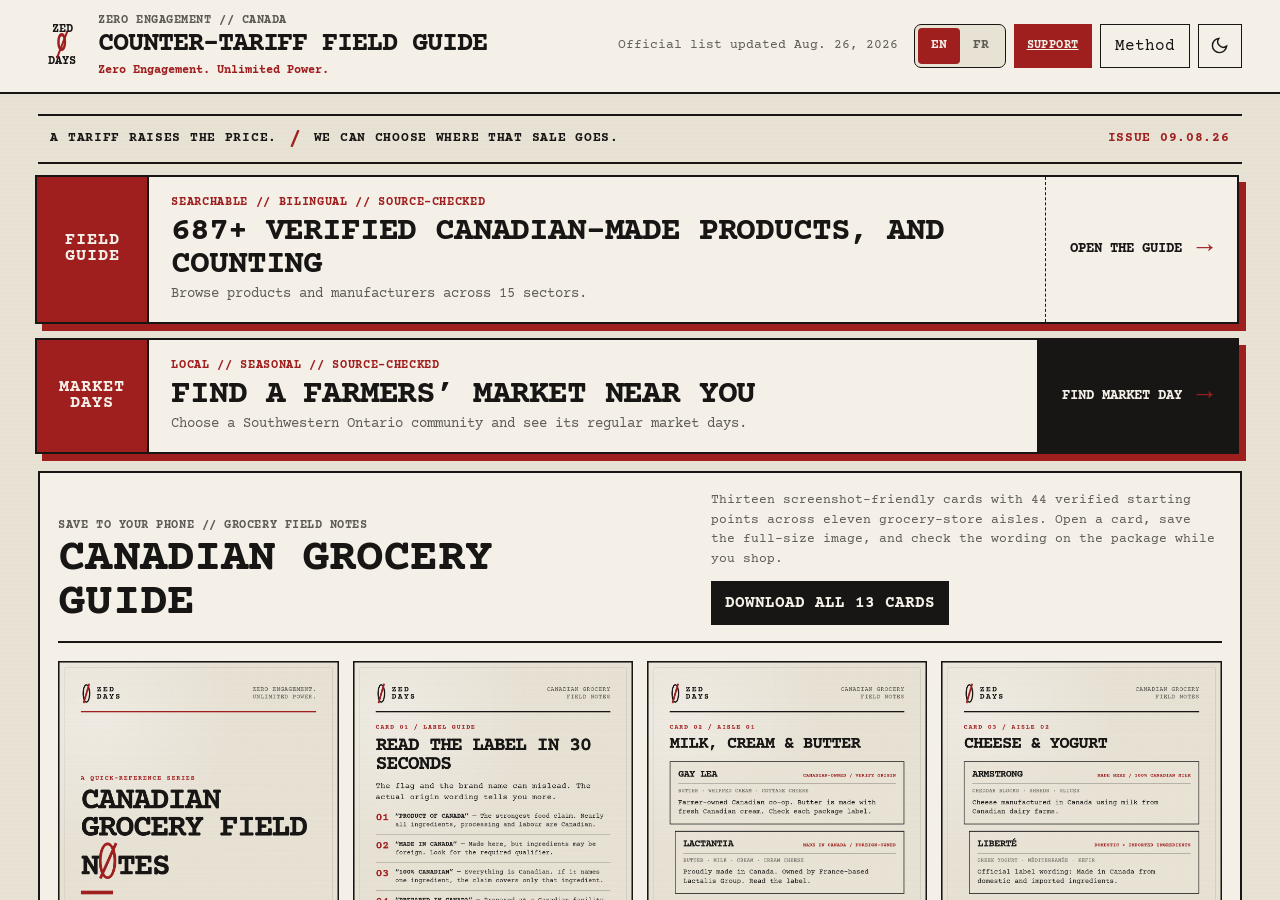
==== index.html @ a3c1d53e "Fix beige overlay bug on mobile Safari The fixed-height app-shell (100dvh + body overflow:hidden + i" ====
<!doctype html>
<html lang="en" data-language="en">
  <head>
    <meta charset="UTF-8" />
    <meta name="viewport" content="width=device-width, initial-scale=1.0" />
    <link rel="icon" type="image/png" href="./assets/zed-days-icon.png" />
    <title>ZED DAYS Counter-Tariff Field Guide | September 8, 2026</title>
    <meta
      name="description"
      content="Search Canadian counter-tariffs, compare affected U.S.-origin goods, and use the Canadian Grocery Guide while shopping."
    />
    <link rel="preconnect" href="https://fonts.googleapis.com" />
    <link rel="preconnect" href="https://fonts.gstatic.com" crossorigin />
    <link
      href="https://fonts.googleapis.com/css2?family=Courier+Prime:ital,wght@0,400;0,700;1,400;1,700&display=swap"
      rel="stylesheet"
    />
    <link rel="stylesheet" href="./styles.css?v=20260831-1" />
  </head>
  <body>
    <a class="skip-link" href="#main">Skip to results</a>
    <div class="app-shell">
      <header class="topbar">
        <div class="brand">
          <div class="zed-mark" aria-label="ZED zero DAYS">
            <span>ZED</span>
            <span class="zero">0<i></i></span>
            <span>DAYS</span>
          </div>
          <div>
            <span class="eyebrow">Zero engagement // Canada</span>
            <h1>Counter-tariff field guide</h1>
            <p class="tagline">Zero Engagement. Unlimited Power.</p>
          </div>
        </div>
        <div class="top-actions">
          <span class="as-of">Official list updated Aug. 26, 2026</span>
          <div class="guide-language-toggle" role="group" aria-label="Language / Langue">
            <button id="languageEnglish" type="button" aria-pressed="true">EN</button>
            <button id="languageFrench" type="button" aria-pressed="false">FR</button>
          </div>
          <a
            class="icon-button top-support-button"
            href="https://fnd.us/thezeddays/pay"
            target="_blank"
            rel="noreferrer"
          >Support</a>
          <button id="methodButton" class="icon-button text-button" type="button" data-testid="button-method">
            Method
          </button>
          <button id="themeButton" class="icon-button" type="button" aria-label="Switch colour theme" data-testid="button-theme">
            <svg viewBox="0 0 24 24" aria-hidden="true">
              <path d="M21 12.8A9 9 0 1 1 11.2 3 7 7 0 0 0 21 12.8Z" />
            </svg>
          </button>
        </div>
      </header>

      <main id="main" class="main">
        <section class="manifesto-strip" aria-label="Campaign statement">
          <span>A TARIFF RAISES THE PRICE.</span>
          <span class="slash">/</span>
          <span>WE CAN CHOOSE WHERE THAT SALE GOES.</span>
          <span class="issue">ISSUE 09.08.26</span>
        </section>

        <a class="field-guide-callout" href="./field-guide.html" aria-label="Open the searchable Canadian-made Field Guide">
          <span class="field-guide-callout-index">FIELD<br />GUIDE</span>
          <span class="field-guide-callout-copy">
            <small>SEARCHABLE // BILINGUAL // SOURCE-CHECKED</small>
            <strong>687+ VERIFIED CANADIAN-MADE PRODUCTS, AND COUNTING</strong>
            <span>Browse products and manufacturers across 15 sectors.</span>
          </span>
          <span class="field-guide-callout-action">OPEN THE GUIDE <b>→</b></span>
        </a>

        <a class="field-guide-callout market-finder-callout" href="./markets.html" aria-label="Find farmers’ markets across Southwestern Ontario">
          <span class="field-guide-callout-index">MARKET<br />DAYS</span>
          <span class="field-guide-callout-copy">
            <small>LOCAL // SEASONAL // SOURCE-CHECKED</small>
            <strong>FIND A FARMERS’ MARKET NEAR YOU</strong>
            <span>Choose a Southwestern Ontario community and see its regular market days.</span>
          </span>
          <span class="field-guide-callout-action">FIND MARKET DAY <b>→</b></span>
        </a>

        <section id="grocery-guide" class="grocery-guide-section" aria-labelledby="groceryGuideTitle">
          <div class="grocery-guide-heading">
            <div>
              <span class="eyebrow">Save to your phone // grocery field notes</span>
              <h2 id="groceryGuideTitle">Canadian Grocery Guide</h2>
            </div>
            <div class="grocery-guide-intro">
              <p>
                  Thirteen screenshot-friendly cards with 44 verified starting points across eleven grocery-store
                aisles. Open a card, save the full-size image, and check the wording on the package while you shop.
              </p>
              <a
                class="guide-download-all"
                href="./assets/grocery-guide/zed-days-canadian-grocery-guide.zip?v=20260829-2"
                download
                data-testid="link-download-grocery-guide"
              >Download all 13 cards</a>
              <span class="grocery-swipe-hint" aria-hidden="true">Swipe cards →</span>
            </div>
          </div>

          <div class="grocery-card-rail" aria-label="Canadian Grocery Guide cards">
            <figure class="grocery-card">
              <a href="./assets/grocery-guide/zed-days-grocery-00-cover.png" target="_blank" rel="noreferrer">
                <img src="./assets/grocery-guide/zed-days-grocery-00-cover.png?v=20260829-2" alt="Cover of the ZED DAYS Canadian Grocery Field Notes" loading="lazy" width="1080" height="1920" />
              </a>
              <figcaption><span>00</span><strong>Field guide cover</strong><a href="./assets/grocery-guide/zed-days-grocery-00-cover.png" download>Save PNG</a></figcaption>
            </figure>
            <figure class="grocery-card">
              <a href="./assets/grocery-guide/zed-days-grocery-01-label-guide.png" target="_blank" rel="noreferrer">
                <img src="./assets/grocery-guide/zed-days-grocery-01-label-guide.png?v=20260829-2" alt="How to read Canadian origin labels in 30 seconds" loading="lazy" width="1080" height="1920" />
              </a>
              <figcaption><span>01</span><strong>Read the label</strong><a href="./assets/grocery-guide/zed-days-grocery-01-label-guide.png" download>Save PNG</a></figcaption>
            </figure>
            <figure class="grocery-card">
              <a href="./assets/grocery-guide/zed-days-grocery-02-milk-cream-butter.png" target="_blank" rel="noreferrer">
                <img src="./assets/grocery-guide/zed-days-grocery-02-milk-cream-butter.png?v=20260829-2" alt="Canadian grocery starting points for milk, cream and butter" loading="lazy" width="1080" height="1920" />
              </a>
              <figcaption><span>02</span><strong>Milk, cream &amp; butter</strong><a href="./assets/grocery-guide/zed-days-grocery-02-milk-cream-butter.png" download>Save PNG</a></figcaption>
            </figure>
            <figure class="grocery-card">
              <a href="./assets/grocery-guide/zed-days-grocery-03-cheese-yogurt.png" target="_blank" rel="noreferrer">
                <img src="./assets/grocery-guide/zed-days-grocery-03-cheese-yogurt.png?v=20260829-2" alt="Canadian grocery starting points for cheese and yogurt" loading="lazy" width="1080" height="1920" />
              </a>
              <figcaption><span>03</span><strong>Cheese &amp; yogurt</strong><a href="./assets/grocery-guide/zed-days-grocery-03-cheese-yogurt.png" download>Save PNG</a></figcaption>
            </figure>
            <figure class="grocery-card">
              <a href="./assets/grocery-guide/zed-days-grocery-04-bread-cereal-grains.png" target="_blank" rel="noreferrer">
                <img src="./assets/grocery-guide/zed-days-grocery-04-bread-cereal-grains.png?v=20260829-2" alt="Canadian grocery starting points for bread, cereal and grains" loading="lazy" width="1080" height="1920" />
              </a>
              <figcaption><span>04</span><strong>Bread, cereal &amp; grains</strong><a href="./assets/grocery-guide/zed-days-grocery-04-bread-cereal-grains.png" download>Save PNG</a></figcaption>
            </figure>
            <figure class="grocery-card">
              <a href="./assets/grocery-guide/zed-days-grocery-05-eggs-breakfast.png" target="_blank" rel="noreferrer">
                <img src="./assets/grocery-guide/zed-days-grocery-05-eggs-breakfast.png?v=20260829-2" alt="Canadian grocery starting points for eggs and breakfast foods" loading="lazy" width="1080" height="1920" />
              </a>
              <figcaption><span>05</span><strong>Eggs &amp; breakfast</strong><a href="./assets/grocery-guide/zed-days-grocery-05-eggs-breakfast.png" download>Save PNG</a></figcaption>
            </figure>
            <figure class="grocery-card">
              <a href="./assets/grocery-guide/zed-days-grocery-06-meat-seafood.png" target="_blank" rel="noreferrer">
                <img src="./assets/grocery-guide/zed-days-grocery-06-meat-seafood.png?v=20260829-2" alt="Canadian grocery starting points for meat and seafood" loading="lazy" width="1080" height="1920" />
              </a>
              <figcaption><span>06</span><strong>Meat &amp; seafood</strong><a href="./assets/grocery-guide/zed-days-grocery-06-meat-seafood.png" download>Save PNG</a></figcaption>
            </figure>
            <figure class="grocery-card">
              <a href="./assets/grocery-guide/zed-days-grocery-07-frozen-canned.png" target="_blank" rel="noreferrer">
                <img src="./assets/grocery-guide/zed-days-grocery-07-frozen-canned.png?v=20260829-2" alt="Canadian grocery starting points for frozen and canned food" loading="lazy" width="1080" height="1920" />
              </a>
              <figcaption><span>07</span><strong>Frozen &amp; canned</strong><a href="./assets/grocery-guide/zed-days-grocery-07-frozen-canned.png" download>Save PNG</a></figcaption>
            </figure>
            <figure class="grocery-card">
              <a href="./assets/grocery-guide/zed-days-grocery-08-snacks-sweets.png" target="_blank" rel="noreferrer">
                <img src="./assets/grocery-guide/zed-days-grocery-08-snacks-sweets.png?v=20260829-2" alt="Canadian grocery starting points for snacks and sweets" loading="lazy" width="1080" height="1920" />
              </a>
              <figcaption><span>08</span><strong>Snacks &amp; sweets</strong><a href="./assets/grocery-guide/zed-days-grocery-08-snacks-sweets.png" download>Save PNG</a></figcaption>
            </figure>
            <figure class="grocery-card">
              <a href="./assets/grocery-guide/zed-days-grocery-09-beverages.png" target="_blank" rel="noreferrer">
                <img src="./assets/grocery-guide/zed-days-grocery-09-beverages.png?v=20260829-2" alt="Canadian grocery starting points for beverages" loading="lazy" width="1080" height="1920" />
              </a>
              <figcaption><span>09</span><strong>Beverages</strong><a href="./assets/grocery-guide/zed-days-grocery-09-beverages.png" download>Save PNG</a></figcaption>
            </figure>
            <figure class="grocery-card">
              <a href="./assets/grocery-guide/zed-days-grocery-10-paper-cleaning.png" target="_blank" rel="noreferrer">
                <img src="./assets/grocery-guide/zed-days-grocery-10-paper-cleaning.png?v=20260829-2" alt="Canadian grocery starting points for paper and cleaning products" loading="lazy" width="1080" height="1920" />
              </a>
              <figcaption><span>10</span><strong>Paper &amp; cleaning</strong><a href="./assets/grocery-guide/zed-days-grocery-10-paper-cleaning.png" download>Save PNG</a></figcaption>
            </figure>
              <figure class="grocery-card">
                <a href="./assets/grocery-guide/zed-days-grocery-11-personal-care.png" target="_blank" rel="noreferrer">
                  <img src="./assets/grocery-guide/zed-days-grocery-11-personal-care.png?v=20260829-2" alt="Canadian grocery starting points for personal care products" loading="lazy" width="1080" height="1920" />
                </a>
                <figcaption><span>11</span><strong>Personal care</strong><a href="./assets/grocery-guide/zed-days-grocery-11-personal-care.png" download>Save PNG</a></figcaption>
              </figure>
              <figure class="grocery-card">
                <a href="./assets/grocery-guide/zed-days-grocery-12-fresh-produce.png" target="_blank" rel="noreferrer">
                  <img src="./assets/grocery-guide/zed-days-grocery-12-fresh-produce.png?v=20260829-2" alt="Canadian grocery quick picks for fresh produce" loading="lazy" width="1080" height="1920" />
                </a>
                <figcaption><span>12</span><strong>Fresh produce</strong><a href="./assets/grocery-guide/zed-days-grocery-12-fresh-produce.png" download>Save PNG</a></figcaption>
              </figure>
          </div>

          <div class="grocery-guide-disclosure">
            <strong>Use these as starting points, not guarantees.</strong>
            Origin claims were checked through Aug. 29, 2026 using official company and Government of Canada pages.
            Products and sourcing change. Canadian-owned does not necessarily mean Canadian-made, and a Canadian
            address or maple leaf alone does not prove origin. Always confirm the wording on the specific package.
          </div>
        </section>

        <section class="impact-explainer" aria-labelledby="impactTitle">
          <div class="impact-intro">
            <span class="eyebrow">How personal avoidance adds pressure</span>
            <h2 id="impactTitle">A single choice may feel small. Together, our choices can shift demand.</h2>
            <p>
              ZED DAYS helps Canadians understand the tariffs and choose where their spending goes.
              When many people make similar choices, reduced demand can add economic pressure for a
              change in trade policy. That pressure may influence businesses and governments, but no
              individual purchase guarantees a policy result.
            </p>
          </div>

          <ol class="pressure-chain">
            <li>
              <span class="chain-number">01</span>
              <strong>Start with one everyday choice.</strong>
              <p>Choose something Canadian, look for another country of origin, buy used, repair, or simply wait.</p>
            </li>
            <li>
              <span class="chain-number">02</span>
              <strong>That choice changes what gets sold.</strong>
              <p>When the same products keep getting passed over, retailers and importers may begin ordering less of them.</p>
            </li>
            <li>
              <span class="chain-number">03</span>
              <strong>Small choices begin to add up.</strong>
              <p>Across many households, fewer purchases can become a noticeable shift in orders, inventory and sales.</p>
            </li>
            <li>
              <span class="chain-number">04</span>
              <strong>The pressure becomes visible.</strong>
              <p>If orders and sales fall, affected suppliers may choose to raise the issue with governments. A policy response is possible, not guaranteed.</p>
            </li>
          </ol>

          <div class="worked-example">
            <div class="example-label">
              <span>Illustrative example</span>
              <strong>One C$6 U.S.-origin milk product each week</strong>
            </div>
            <div class="example-math milk-example" aria-label="Illustrative annual demand shift when households replace one six-dollar U.S.-origin milk product each week">
              <div>
                <span>1 household</span>
                <strong>C$312</strong>
                <small>redirected per year</small>
              </div>
              <span class="math-arrow">→</span>
              <div>
                <span>10,000 households</span>
                <strong>C$3.12M</strong>
                <small>redirected per year</small>
              </div>
              <span class="math-arrow">→</span>
              <div>
                <span>100,000 households</span>
                <strong>C$31.2M</strong>
                <small>redirected per year</small>
              </div>
              <span class="math-arrow">→</span>
              <div class="critical-mass">
                <span>1 million households</span>
                <strong>C$312M</strong>
                <small>potential annual demand shift</small>
              </div>
            </div>
            <p class="example-note">
              Simple multiplication for illustration, not a forecast. It assumes each household redirects
              one C$6 U.S.-origin milk product purchase each week for 52 weeks. Totals show potential retail
              spending shifted, not tariff revenue or measured imports. Check the product’s country of origin,
              not only its brand.
            </p>
          </div>
        </section>

        <section class="status-strip" aria-label="Measure summary">
          <article class="kpi">
            <span class="kpi-label">Official tariff lines</span>
            <strong id="totalLines" data-testid="value-total-lines">648</strong>
            <span class="kpi-note">Current consolidated schedule</span>
          </article>
          <article class="kpi alert-kpi">
            <span class="kpi-label">At 50%</span>
            <strong id="fiftyLines" data-testid="value-fifty-lines">413</strong>
            <span class="kpi-note">Highest retaliatory rate</span>
          </article>
          <article class="kpi">
            <span class="kpi-label">Covered imports</span>
            <strong>C$27.6B</strong>
            <span class="kpi-note">Official aggregate, not line-level</span>
          </article>
          <article class="kpi">
            <span class="kpi-label">Effective</span>
            <strong>Sep. 8</strong>
            <span class="kpi-note">12:01 a.m. EDT, 2026</span>
          </article>
        </section>

        <section class="notice" aria-label="Coverage note">
          <strong>FIELD NOTE 01:</strong>
          The current official schedule contains <span id="noticeCount">648</span> tariff items, not 700+.
          This explorer follows the published table exactly and will not pad the list with expired measures.
        </section>


        <a class="field-guide-callout tariff-search-callout" href="./tariff-search.html" aria-label="Open the Official Tariff HS Search">
          <span class="field-guide-callout-index">HS<br />SEARCH</span>
          <span class="field-guide-callout-copy">
            <small>739 TARIFF LINES // FILTER BY RATE &amp; SECTOR // EXPORT CSV</small>
            <strong>OFFICIAL TARIFF HS SEARCH</strong>
            <span>Look up any HS code or product, compare sectors, and see the September 8 counter-tariff rate.</span>
          </span>
          <span class="field-guide-callout-action">OPEN THE SEARCH <b>→</b></span>
        </a>

        <section class="support-section" aria-labelledby="supportTitle">
          <div>
            <span class="eyebrow">Keep the resource independent</span>
            <h2 id="supportTitle">Support ZED DAYS</h2>
          </div>
          <div class="support-copy">
            <p>
              ZED DAYS is an independently run Canadian public resource, researched, designed and maintained
              without paid listings or corporate influence.
            </p>
            <p>
              Optional contributions help cover hosting, source verification, translation, regular updates,
              and the development of free printable and physical field resources. When funding permits,
              printed materials will be distributed to communities at no charge.
            </p>
            <p>
              Contributions never influence which products or companies appear in the guide. Digital
              resources will remain free for everyone.
            </p>
            <div class="support-action">
              <a
                class="fr-widget support-contribution-button"
                data-type="pay"
                href="https://fnd.us/thezeddays/pay"
                target="_blank"
                rel="noreferrer"
              >Contribute via FundRazr</a>
              <span>Secure contribution processing by FundRazr.</span>
            </div>
            <small>
              ZED DAYS is not currently a registered charity. Contributions are not eligible for charitable
              tax receipts.
            </small>
          </div>
        </section>

        <footer>
          <span>Source: Department of Finance Canada</span>
          <a href="mailto:thezeddays@gmail.com">Contact ZED DAYS</a>
          <a href="https://www.canada.ca/en/department-finance/programs/international-trade-finance-policy/canadas-response-us-tariffs/complete-list-us-products-subject-to-counter-tariffs.html" target="_blank" rel="noreferrer">Open official schedule</a>
        </footer>
      </main>
    </div>

    <dialog id="methodDialog" class="method-dialog">
      <form method="dialog">
        <button class="dialog-close" aria-label="Close method" value="cancel">×</button>
      </form>
      <span class="eyebrow">Method & limits</span>
      <h2>What this dashboard measures</h2>
      <ul>
        <li>Rows are parsed from the Government of Canada consolidated schedule updated August 26, 2026.</li>
        <li>Sector labels are analytical groupings based primarily on HS chapter, with product-term rules for appliances and farm equipment.</li>
        <li>The government reports C$27.6B in covered U.S. imports for the measure as a whole. It does not publish a value beside each tariff item in this schedule.</li>
        <li>“Trade impact” therefore remains “aggregate only” at item level. Sector bars compare tariff-line breadth, not dollars.</li>
        <li>The 739-line total is authoritative for the current September 8 table. Historical or expired countermeasures are excluded.</li>
        <li>The Top 10 is an editorial action list. It prioritizes consumer-facing products using rate, visibility, substitutability and covered-line breadth. It is not presented as a dollar ranking.</li>
      </ul>
      <a class="source-link" href="https://www.canada.ca/en/department-finance/news/2026/08/canada-announces-targeted-countermeasures-and-substantive-support-for-workers-and-businesses-in-response-to-us-tariffs.html" target="_blank" rel="noreferrer">Read the official announcement</a>
    </dialog>

    <script type="module" src="./app.js?v=20260830-2"></script>
    <script async src="https://static.fundrazr.com/widgets/loader.js"></script>
  </body>
</html>
---- styles.css ----
:root,
[data-theme="light"] {
  --bg: #e8e2d5;
  --surface: #f4f0e8;
  --surface-2: #d9d0c0;
  --ink: #171615;
  --muted: #5e5a55;
  --faint: #8e877e;
  --line: #171615;
  --accent: #9f1f1f;
  --accent-strong: #7f1717;
  --accent-soft: #ead1cd;
  --alert: #9f1f1f;
  --alert-soft: #ead1cd;
  --warning: #8b1116;
  --shadow: none;
}

[data-theme="dark"] {
  --bg: #181715;
  --surface: #211f1c;
  --surface-2: #302d29;
  --ink: #eee8dc;
  --muted: #b8b0a4;
  --faint: #847d73;
  --line: #eee8dc;
  --accent: #d6584f;
  --accent-strong: #eb746c;
  --accent-soft: #482325;
  --alert: #ff676b;
  --alert-soft: #482325;
  --warning: #ff676b;
  --shadow: none;
}

[hidden] {
  display: none !important;
}

*,
*::before,
*::after {
  box-sizing: border-box;
}

html,
body {
  height: 100%;
  margin: 0;
}

.brand-link,
.guide-home-link {
  color: inherit;
  text-decoration: none;
}

.field-guide-main {
  scroll-padding-top: 24px;
}

.market-finder-callout {
  border-color: var(--accent);
  box-shadow: 6px 6px 0 var(--ink);
}

.market-finder-callout .field-guide-callout-index {
  color: var(--surface);
  background: var(--accent);
}

.market-finder-callout .field-guide-callout-action {
  color: var(--surface);
  background: var(--ink);
}

.tariff-search-callout {
  border-color: var(--warning);
  box-shadow: 6px 6px 0 var(--ink);
}

.tariff-search-callout .field-guide-callout-index {
  color: var(--surface);
  background: var(--warning);
}

.tariff-search-callout .field-guide-callout-action {
  color: var(--surface);
  background: var(--ink);
}

.field-guide-hero {
  position: relative;
  display: grid;
  grid-template-columns: minmax(0, 1fr) auto;
  gap: 32px;
  max-width: 1500px;
  min-height: 310px;
  margin: 0 auto;
  padding: clamp(32px, 6vw, 84px) clamp(24px, 5vw, 72px) clamp(28px, 5vw, 64px) clamp(52px, 7vw, 104px);
  overflow: hidden;
  border: 2px solid var(--line);
  background: var(--surface);
}

.guide-spine {
  position: absolute;
  inset: 0 auto 0 0;
  display: flex;
  width: 34px;
  flex-direction: column;
  align-items: center;
  justify-content: space-around;
  border-right: 1px solid var(--line);
  background: var(--surface-2);
}

.guide-spine span {
  width: 12px;
  height: 12px;
  border: 1px solid var(--line);
  border-radius: 50%;
  background: var(--bg);
  box-shadow: inset 2px 2px 0 color-mix(in srgb, var(--ink) 15%, transparent);
}

.field-guide-hero-copy {
  align-self: center;
  max-width: 860px;
}

.field-guide-hero-copy h2 {
  max-width: 12ch;
  margin-top: 10px;
  font-size: clamp(40px, 7vw, 94px);
  line-height: 0.92;
  letter-spacing: -0.075em;
  text-transform: uppercase;
}

.field-guide-hero-copy p {
  max-width: 68ch;
  margin-top: 24px;
  color: var(--muted);
  font-size: clamp(16px, 1.5vw, 20px);
}

.guide-edition-stamp {
  display: grid;
  width: 188px;
  align-self: end;
  justify-items: center;
  padding: 16px 12px;
  border: 3px double var(--accent);
  color: var(--accent);
  transform: rotate(-1.5deg);
  text-align: center;
}

.guide-edition-stamp span {
  font-size: 12px;
  font-weight: 700;
  letter-spacing: 0.08em;
}

.guide-edition-stamp strong {
  font-size: 68px;
  line-height: 0.95;
}

.guide-edition-stamp small {
  margin-top: 7px;
  padding-top: 7px;
  border-top: 1px solid currentColor;
  font-size: 11px;
}

.guide-rule {
  display: grid;
  grid-template-columns: minmax(260px, 0.65fr) minmax(0, 1.35fr);
  gap: 32px;
  max-width: 1500px;
  margin: 14px auto 0;
  padding: 22px 26px;
  border: 1px solid var(--line);
  background: var(--ink);
  color: var(--bg);
}

.guide-rule .eyebrow {
  color: color-mix(in srgb, var(--bg) 65%, transparent);
}

.guide-rule p {
  max-width: 78ch;
  color: color-mix(in srgb, var(--bg) 82%, transparent);
}

.guide-stats {
  display: grid;
  grid-template-columns: repeat(4, 1fr);
  max-width: 1500px;
  margin: 14px auto 0;
  border: 1px solid var(--line);
  background: var(--surface);
}

.guide-stats article {
  min-width: 0;
  padding: 18px 20px;
}

.guide-stats article + article {
  border-left: 1px solid var(--line);
}

.guide-stats span {
  display: block;
  color: var(--muted);
  font-size: 12px;
  text-transform: uppercase;
}

.guide-stats strong {
  display: block;
  margin-top: 3px;
  overflow: hidden;
  font-size: clamp(22px, 3vw, 36px);
  line-height: 1.1;
  text-overflow: ellipsis;
}

.guide-workspace {
  max-width: 1500px;
  margin: 16px auto 0;
}

.guide-controls {
  padding: 20px;
  border: 1px solid var(--line);
  background: var(--surface);
}

.guide-control-heading,
.guide-filter-row,
.guide-results-head,
.guide-actions {
  display: flex;
  align-items: center;
}

.guide-control-heading {
  justify-content: space-between;
  gap: 20px;
}

.guide-search {
  margin-top: 16px;
}

.guide-filter-row {
  flex-wrap: wrap;
  gap: 14px;
  margin-top: 14px;
}

.guide-actions {
  gap: 8px;
  margin-left: auto;
}

.guide-actions .export-button {
  display: inline-grid;
  min-height: 44px;
  place-items: center;
  text-decoration: none;
}

.guide-sector-index {
  display: flex;
  gap: 8px;
  margin-top: 12px;
  padding: 10px 0;
  overflow-x: auto;
  scrollbar-width: thin;
}

.guide-sector-index button {
  display: inline-flex;
  min-height: 44px;
  flex: 0 0 auto;
  align-items: center;
  gap: 8px;
  padding: 8px 12px;
  border: 1px solid var(--line);
  background: var(--surface);
  white-space: nowrap;
}

.guide-sector-index button span {
  color: var(--muted);
  font-size: 12px;
}

.guide-sector-index button[aria-pressed="true"] {
  border-color: var(--accent);
  color: var(--surface);
  background: var(--accent);
}

.guide-sector-index button[aria-pressed="true"] span {
  color: inherit;
}

.guide-results-head {
  justify-content: space-between;
  gap: 20px;
  margin: 16px 0 10px;
  color: var(--muted);
  font-size: 13px;
}

.guide-results-head p {
  color: var(--ink);
  font-weight: 700;
}

.guide-results {
  display: grid;
  grid-template-columns: repeat(2, minmax(0, 1fr));
  gap: 12px;
}

.field-entry {
  position: relative;
  display: flex;
  min-width: 0;
  flex-direction: column;
  padding: 18px;
  border: 1px solid var(--line);
  background:
    linear-gradient(90deg, transparent 0 31px, color-mix(in srgb, var(--accent) 16%, transparent) 31px 32px, transparent 32px),
    var(--surface);
  content-visibility: auto;
  contain-intrinsic-size: auto 520px;
}

.field-entry-register,
.field-entry-heading,
.field-entry-evidence {
  padding-left: 27px;
}

.field-entry-register {
  display: flex;
  justify-content: space-between;
  gap: 12px;
  color: var(--muted);
  font-size: 11px;
  font-weight: 700;
  letter-spacing: 0.04em;
}

.field-entry-heading {
  margin-top: 13px;
}

.field-entry-sector {
  color: var(--accent);
  font-size: 12px;
  font-weight: 700;
  text-transform: uppercase;
}

.field-entry-heading h3 {
  margin-top: 4px;
  font-size: clamp(21px, 2.2vw, 29px);
  line-height: 1.05;
  text-transform: uppercase;
}

.field-entry-heading p {
  margin-top: 5px;
  font-weight: 700;
}

.field-entry-facts {
  display: grid;
  grid-template-columns: repeat(2, minmax(0, 1fr));
  gap: 0;
  margin: 16px 0 0 27px;
  border: 1px solid color-mix(in srgb, var(--line) 45%, transparent);
}

.field-entry-facts div {
  min-width: 0;
  padding: 10px;
}

.field-entry-facts div:nth-child(even) {
  border-left: 1px solid color-mix(in srgb, var(--line) 45%, transparent);
}

.field-entry-facts div:nth-child(n + 3) {
  border-top: 1px solid color-mix(in srgb, var(--line) 45%, transparent);
}

.field-entry-facts div:last-child {
  grid-column: 1 / -1;
}

.field-entry-facts dt {
  color: var(--muted);
  font-size: 11px;
  font-weight: 700;
  text-transform: uppercase;
}

.field-entry-facts dd {
  margin: 3px 0 0;
  overflow-wrap: anywhere;
  font-size: 14px;
}

.field-entry-evidence {
  margin-top: 15px;
}

.field-entry-evidence p {
  color: var(--muted);
  font-size: 13px;
  font-style: italic;
}

.field-entry-evidence a {
  display: inline-block;
  min-height: 44px;
  margin-top: 8px;
  padding: 11px 0;
  color: var(--accent);
  font-size: 13px;
  font-weight: 700;
}

.field-entry-notes {
  margin: auto 0 0 27px;
  padding-top: 10px;
  border-top: 1px dashed color-mix(in srgb, var(--line) 45%, transparent);
  font-size: 13px;
}

.field-entry-notes summary {
  min-height: 44px;
  padding: 11px 0;
  cursor: pointer;
  font-weight: 700;
}

.field-entry-notes p {
  margin-bottom: 8px;
  color: var(--muted);
}

.guide-load-row {
  display: flex;
  justify-content: center;
  margin-top: 18px;
}

.guide-load-more {
  min-height: 48px;
  padding: 0 24px;
  border: 2px solid var(--line);
  color: var(--surface);
  background: var(--ink);
  font-weight: 700;
  text-transform: uppercase;
}

.guide-empty {
  border: 1px solid var(--line);
  background: var(--surface);
}

.guide-disclosure {
  max-width: 1500px;
  margin: 16px auto 0;
  padding: 18px 20px;
  border: 1px dashed var(--line);
  color: var(--muted);
  font-size: 13px;
}

.guide-disclosure strong {
  color: var(--ink);
}

.support-section {
  display: grid;
  grid-template-columns: minmax(230px, 0.62fr) minmax(0, 1.38fr);
  gap: clamp(24px, 5vw, 72px);
  max-width: 1500px;
  margin: 16px auto 0;
  padding: clamp(24px, 4vw, 52px);
  border: 2px solid var(--line);
  background: var(--surface);
}

.support-section h2 {
  max-width: 12ch;
  margin-top: 6px;
  color: var(--accent);
  font-size: clamp(28px, 4vw, 52px);
  line-height: 0.98;
  text-transform: uppercase;
}

.support-copy {
  display: grid;
  gap: 14px;
}

.support-copy p {
  max-width: 76ch;
}

.support-action {
  display: flex;
  flex-wrap: wrap;
  align-items: center;
  gap: 10px 16px;
}

.support-contribution-button {
  display: inline-flex;
  min-height: 46px;
  align-items: center;
  justify-content: center;
  padding: 11px 18px;
  border: 2px solid var(--ink);
  color: var(--surface);
  background: var(--accent);
  box-shadow: 4px 4px 0 var(--ink);
  font-size: 13px;
  font-weight: 700;
  letter-spacing: 0.04em;
  text-transform: uppercase;
  transition: transform 120ms ease, box-shadow 120ms ease;
}

.support-contribution-button:hover,
.support-contribution-button:focus-visible {
  transform: translate(2px, 2px);
  box-shadow: 2px 2px 0 var(--ink);
}

.support-action > span {
  color: var(--muted);
  font-size: 12px;
}

.support-copy small {
  display: block;
  max-width: 76ch;
  padding-top: 12px;
  border-top: 1px dashed var(--line);
  color: var(--muted);
  font-size: 12px;
}

.market-hero {
  background:
    linear-gradient(90deg, transparent 0 49%, color-mix(in srgb, var(--accent) 7%, transparent) 49% 50%, transparent 50%),
    var(--surface);
}

.market-spine span:nth-child(odd) {
  border-radius: 1px;
  transform: rotate(45deg);
}

.market-edition-stamp strong {
  font-size: clamp(42px, 5vw, 68px);
}

.market-rule {
  background: var(--accent);
}

.market-rule .eyebrow,
.market-rule p {
  color: color-mix(in srgb, var(--surface) 82%, transparent);
}

.market-stats strong {
  font-size: clamp(20px, 2.8vw, 34px);
}

.market-filter-row .market-weekend-button {
  min-height: 44px;
}

.market-results {
  display: grid;
  grid-template-columns: repeat(3, minmax(0, 1fr));
  gap: 12px;
}

.market-entry {
  display: flex;
  min-width: 0;
  flex-direction: column;
  border: 1px solid var(--line);
  background: var(--surface);
}

.market-entry-topline {
  display: flex;
  min-height: 38px;
  align-items: center;
  justify-content: space-between;
  gap: 12px;
  padding: 7px 12px;
  border-bottom: 1px solid var(--line);
  color: var(--surface);
  background: var(--ink);
  font-size: 11px;
  font-weight: 700;
  letter-spacing: 0.05em;
  text-transform: uppercase;
}

.market-entry-topline .market-confirm {
  color: #ffaaa5;
}

.market-entry-heading {
  padding: 16px 16px 12px;
}

.market-entry-heading h3 {
  font-size: clamp(20px, 2vw, 28px);
  line-height: 1.05;
  text-transform: uppercase;
}

.market-entry-heading p {
  margin-top: 5px;
  color: var(--muted);
  font-size: 13px;
}

.market-day-ticket {
  display: grid;
  gap: 2px;
  margin: 0 16px;
  padding: 13px 14px;
  border: 2px solid var(--accent);
  color: var(--accent);
  background: var(--accent-soft);
}

.market-day-ticket span,
.market-day-ticket small {
  font-size: 11px;
  font-weight: 700;
  text-transform: uppercase;
}

.market-day-ticket strong {
  color: var(--ink);
  font-size: clamp(18px, 2vw, 24px);
  line-height: 1.15;
}

.market-day-ticket small {
  color: var(--muted);
}

.market-entry-facts {
  display: grid;
  grid-template-columns: repeat(2, minmax(0, 1fr));
  margin: 14px 16px 0;
  border: 1px solid color-mix(in srgb, var(--line) 45%, transparent);
}

.market-entry-facts div {
  min-width: 0;
  padding: 10px;
}

.market-entry-facts div:nth-child(even) {
  border-left: 1px solid color-mix(in srgb, var(--line) 45%, transparent);
}

.market-entry-facts div:nth-child(n + 3) {
  border-top: 1px solid color-mix(in srgb, var(--line) 45%, transparent);
}

.market-entry-facts dt {
  color: var(--muted);
  font-size: 11px;
  font-weight: 700;
  text-transform: uppercase;
}

.market-entry-facts dd {
  margin: 3px 0 0;
  overflow-wrap: anywhere;
  font-size: 13px;
}

.market-entry-note {
  margin: 12px 16px 0;
  color: var(--muted);
  font-size: 13px;
}

.market-entry-actions {
  display: flex;
  flex-wrap: wrap;
  gap: 8px 18px;
  margin: auto 16px 0;
  padding-top: 14px;
}

.market-entry-actions a {
  min-height: 44px;
  padding: 10px 0;
  color: var(--accent);
  font-size: 13px;
  font-weight: 700;
}

.market-last-checked {
  margin: 0 16px 14px;
  padding-top: 8px;
  border-top: 1px dashed color-mix(in srgb, var(--line) 45%, transparent);
  color: var(--muted);
  font-size: 11px;
}

.market-submit-section {
  display: grid;
  grid-template-columns: minmax(260px, 0.78fr) minmax(0, 1.22fr);
  gap: clamp(24px, 5vw, 70px);
  max-width: 1500px;
  margin: 16px auto 0;
  padding: clamp(24px, 4vw, 52px);
  border: 2px solid var(--line);
  background: var(--surface);
}

.market-submit-policy h2 {
  max-width: 10ch;
  margin-top: 7px;
  color: var(--accent);
  font-size: clamp(36px, 5vw, 64px);
  line-height: 0.94;
  text-transform: uppercase;
}

.market-submit-lede {
  max-width: 58ch;
  margin-top: 20px;
  color: var(--muted);
  font-size: 15px;
  line-height: 1.55;
}

.market-inclusion-box {
  margin-top: 24px;
  padding: 18px;
  border: 1px solid var(--line);
  background: color-mix(in srgb, var(--accent) 5%, var(--surface));
}

.market-inclusion-box h3 {
  font-size: 15px;
  text-transform: uppercase;
}

.market-inclusion-box ol {
  display: grid;
  gap: 10px;
  margin: 14px 0 0;
  padding-left: 28px;
  color: var(--muted);
  font-size: 13px;
  line-height: 1.45;
}

.market-inclusion-box li::marker {
  color: var(--accent);
  font-weight: 700;
}

.market-submit-privacy {
  margin-top: 18px;
  padding-top: 14px;
  border-top: 1px dashed var(--line);
  color: var(--muted);
  font-size: 12px;
  line-height: 1.5;
}

.market-submit-privacy strong {
  color: var(--ink);
}

.market-submission-form {
  align-self: start;
  border: 1px solid var(--line);
}

.market-form-heading {
  display: flex;
  align-items: center;
  justify-content: space-between;
  gap: 16px;
  padding: 11px 14px;
  color: var(--surface);
  background: var(--ink);
  font-size: 11px;
  letter-spacing: 0.05em;
  text-transform: uppercase;
}

.market-form-heading strong {
  color: color-mix(in srgb, var(--surface) 72%, transparent);
  font-weight: 400;
}

.market-form-grid {
  display: grid;
  grid-template-columns: repeat(2, minmax(0, 1fr));
  gap: 14px;
  padding: 18px;
}

.market-form-field {
  display: grid;
  align-content: start;
  gap: 7px;
  min-width: 0;
}

.market-form-field > span {
  font-size: 12px;
  font-weight: 700;
  text-transform: uppercase;
}

.market-form-field input,
.market-form-field textarea,
.market-form-field select {
  width: 100%;
  min-width: 0;
  border: 1px solid var(--line);
  border-radius: 0;
  color: var(--ink);
  background: var(--surface);
  font: inherit;
  font-size: 14px;
}

.market-form-field input {
  min-height: 44px;
  padding: 10px 11px;
}

.market-form-field select {
  min-height: 44px;
  padding: 10px 36px 10px 11px;
}

.market-form-field textarea {
  resize: vertical;
  padding: 11px;
  line-height: 1.45;
}

.market-form-field input:focus,
.market-form-field textarea:focus,
.market-form-field select:focus {
  outline: 3px solid color-mix(in srgb, var(--accent) 24%, transparent);
  border-color: var(--accent);
}

.market-form-field input:user-invalid,
.market-form-field textarea:user-invalid {
  border-color: var(--accent);
}

.market-form-field small {
  color: var(--muted);
  font-size: 11px;
  line-height: 1.4;
}

.market-form-wide {
  grid-column: 1 / -1;
}

.market-form-consent {
  display: grid;
  grid-template-columns: 18px 1fr;
  gap: 10px;
  margin: 0 18px;
  padding: 14px 0;
  border-top: 1px dashed var(--line);
  color: var(--muted);
  font-size: 12px;
  line-height: 1.45;
}

.market-form-consent input {
  width: 18px;
  height: 18px;
  margin: 0;
  accent-color: var(--accent);
}

.market-form-actions {
  display: flex;
  flex-wrap: wrap;
  gap: 10px;
  padding: 0 18px 18px;
}

.market-submit-button {
  border: 2px solid var(--ink);
  box-shadow: 4px 4px 0 var(--ink);
}

.market-submission-status {
  min-height: 0;
  margin: 0 18px;
  font-size: 12px;
  line-height: 1.4;
}

.market-submission-status:not(:empty) {
  margin-bottom: 18px;
  padding: 10px 12px;
  border-left: 4px solid var(--accent);
  background: var(--accent-soft);
}

.market-submission-status[data-state="success"] {
  border-left-color: #287a45;
}

@media (max-width: 1050px) {
  .market-results {
    grid-template-columns: repeat(2, minmax(0, 1fr));
  }

  .market-submit-section {
    grid-template-columns: 1fr;
  }
}

@media (max-width: 800px) {
  .field-guide-hero {
    grid-template-columns: 1fr;
    gap: 28px;
    padding-left: 54px;
  }

  .guide-edition-stamp {
    width: 160px;
    justify-self: end;
  }

  .guide-rule {
    grid-template-columns: 1fr;
    gap: 12px;
  }

  .support-section {
    grid-template-columns: 1fr;
    gap: 18px;
  }

  .guide-stats {
    grid-template-columns: repeat(2, 1fr);
  }

  .guide-stats article:nth-child(3) {
    border-top: 1px solid var(--line);
    border-left: 0;
  }

  .guide-stats article:nth-child(4) {
    border-top: 1px solid var(--line);
  }

  .guide-results {
    grid-template-columns: 1fr;
  }

  .market-results {
    grid-template-columns: 1fr;
  }

  .guide-actions {
    width: 100%;
    margin-left: 0;
  }

  .guide-actions > * {
    flex: 1 1 0;
  }
}

@media (max-width: 560px) {
  .field-guide-topbar .brand h1 {
    font-size: 16px;
  }

  .field-guide-topbar .tagline,
  .field-guide-topbar .eyebrow {
    display: none;
  }

  .field-guide-hero-copy h2 {
    font-size: clamp(42px, 14vw, 64px);
  }

  .guide-control-heading {
    align-items: flex-start;
  }

  .guide-filter-row .select-field {
    width: 100%;
    justify-content: space-between;
  }

  .guide-filter-row .select-field select {
    flex: 1;
    max-width: 66%;
  }

  .field-entry-facts {
    grid-template-columns: 1fr;
  }

  .field-entry-facts div:nth-child(even) {
    border-left: 0;
  }

  .field-entry-facts div:nth-child(n + 2) {
    border-top: 1px solid color-mix(in srgb, var(--line) 45%, transparent);
  }

  .field-entry-facts div:last-child {
    grid-column: auto;
  }

  .market-entry-facts {
    grid-template-columns: 1fr;
  }

  .market-form-grid {
    grid-template-columns: 1fr;
  }

  .market-form-wide {
    grid-column: auto;
  }

  .market-form-heading {
    align-items: flex-start;
    flex-direction: column;
    gap: 4px;
  }

  .market-entry-facts div:nth-child(even) {
    border-left: 0;
  }

  .market-entry-facts div:nth-child(n + 2) {
    border-top: 1px solid color-mix(in srgb, var(--line) 45%, transparent);
  }
}

@media print {
  .field-guide-page {
    overflow: visible;
    color: #171615;
    background: #e8e2d5;
  }

  .field-guide-page .app-shell {
    display: block;
    height: auto;
  }

  .field-guide-page .main {
    overflow: visible;
    padding: 0;
  }

  .field-guide-topbar,
  .guide-controls,
  .guide-sector-index,
  .guide-results-head,
  .guide-load-row,
  .guide-disclosure,
  .support-section,
  .field-guide-page footer {
    display: none !important;
  }

  .field-guide-hero,
  .guide-rule,
  .guide-stats {
    break-after: page;
  }

  .guide-results {
    display: block;
  }

  .field-entry {
    min-height: 46vh;
    margin-bottom: 12mm;
    break-inside: avoid;
    color: #171615;
    background: #f4f0e8;
  }

  .field-entry-evidence a {
    color: #9f1f1f;
  }
}

html {
  -webkit-text-size-adjust: none;
  text-size-adjust: none;
}

body {
  overflow: hidden;
  color: var(--ink);
  background: var(--bg);
  background-image: repeating-linear-gradient(
    0deg,
    transparent 0,
    transparent 3px,
    color-mix(in srgb, var(--ink) 2%, transparent) 4px
  );
  font-family: "Courier Prime", "Courier New", monospace;
  font-size: 16px;
  line-height: 1.5;
}

button,
input,
select {
  color: inherit;
  font: inherit;
}

button,
select {
  cursor: pointer;
}

button:focus-visible,
input:focus-visible,
select:focus-visible,
a:focus-visible {
  outline: 2px solid var(--accent);
  outline-offset: 3px;
}

.sr-only {
  position: absolute;
  width: 1px;
  height: 1px;
  padding: 0;
  margin: -1px;
  overflow: hidden;
  clip: rect(0, 0, 0, 0);
  white-space: nowrap;
  border: 0;
}

.skip-link {
  position: fixed;
  top: 8px;
  left: 8px;
  z-index: 100;
  transform: translateY(-150%);
  padding: 10px 14px;
  color: var(--surface);
  background: var(--ink);
}

.skip-link:focus {
  transform: translateY(0);
}

.app-shell {
  display: grid;
  grid-template-rows: auto 1fr;
  height: 100dvh;
}

.topbar {
  display: flex;
  align-items: center;
  justify-content: space-between;
  min-height: 76px;
  padding: 12px clamp(16px, 3vw, 40px);
  border-bottom: 2px solid var(--line);
  background: var(--surface);
}

.brand,
.top-actions,
.filter-row,
.table-toolbar,
.pagination,
.comparison-head {
  display: flex;
  align-items: center;
}

.brand {
  gap: 12px;
}

.zed-mark {
  display: grid;
  width: 48px;
  flex: 0 0 48px;
  color: var(--ink);
  font-size: 12px;
  font-weight: 700;
  line-height: 0.78;
  text-align: center;
}

.zed-mark .zero {
  position: relative;
  display: inline-block;
  width: 100%;
  color: var(--accent);
  font-size: 31px;
  line-height: 0.74;
  transform: scaleX(0.62);
}

.zed-mark .zero i {
  position: absolute;
  top: 48%;
  left: 50%;
  width: 32px;
  height: 3px;
  background: currentColor;
  transform: translate(-50%, -50%) rotate(-58deg);
}

h1,
h2,
h3,
p {
  margin: 0;
}

h1 {
  font-size: clamp(20px, 2.1vw, 28px);
  line-height: 1.1;
  letter-spacing: -0.04em;
  text-transform: uppercase;
}

h2 {
  font-size: clamp(18px, 1.8vw, 23px);
  letter-spacing: -0.02em;
}

h3 {
  font-size: 17px;
}

.eyebrow,
.kpi-label,
.select-field > span,
fieldset legend {
  display: block;
  color: var(--muted);
  font-family: "Courier Prime", monospace;
  font-size: 12px;
  font-weight: 600;
  letter-spacing: 0.045em;
  text-transform: uppercase;
}

.top-actions {
  gap: 8px;
}

.guide-language-toggle {
  display: inline-grid;
  grid-template-columns: repeat(2, minmax(42px, 1fr));
  min-height: 44px;
  padding: 3px;
  border: 1px solid var(--line);
  border-radius: 7px;
  background: var(--bg);
}

.guide-language-toggle button {
  min-width: 42px;
  border: 0;
  border-radius: 4px;
  color: var(--muted);
  background: transparent;
  font-family: "Courier Prime", monospace;
  font-size: 13px;
  font-weight: 700;
}

.guide-language-toggle button[aria-pressed="true"] {
  color: var(--surface);
  background: var(--accent);
}

.tagline {
  margin-top: 2px;
  color: var(--accent);
  font-size: 12px;
  font-weight: 700;
}

.as-of {
  margin-right: 8px;
  color: var(--muted);
  font-size: 13px;
}

.icon-button,
.quiet-button,
.page-button,
.export-button,
.flag-button,
.tab {
  min-height: 44px;
  border: 1px solid var(--line);
  border-radius: 7px;
  background: var(--surface);
  transition: background 160ms ease, border-color 160ms ease, color 160ms ease;
}

.icon-button {
  display: grid;
  width: 44px;
  place-items: center;
}

.icon-button svg,
.export-button svg,
.search-field svg,
.empty-state svg {
  width: 19px;
  fill: none;
  stroke: currentColor;
  stroke-width: 1.8;
}

.text-button {
  width: auto;
  padding: 0 14px;
}

.top-support-button {
  width: auto;
  padding: 0 12px;
  border-color: var(--accent);
  color: var(--surface);
  background: var(--accent);
  font-size: 12px;
  font-weight: 700;
  letter-spacing: 0.035em;
  text-transform: uppercase;
}

.top-support-button:hover,
.top-support-button:focus-visible {
  border-color: var(--ink);
  color: var(--surface);
  background: var(--ink);
}

.form-jump-link {
  display: inline-flex;
  align-items: center;
  justify-content: center;
  padding: 0 14px;
  font-size: 12px;
  font-weight: 700;
  text-transform: uppercase;
}

.icon-button:hover,
.quiet-button:hover,
.page-button:hover:not(:disabled),
.export-button:hover,
.tab:hover {
  border-color: var(--accent);
  background: var(--accent-soft);
}

.main {
  overflow-y: auto;
  overscroll-behavior: contain;
  padding: 20px clamp(16px, 3vw, 40px) 28px;
}

/* iOS Safari renders 100dvh unreliably while the address bar shows/hides
   during scroll, which can make the fixed app-shell + inner scroll pane
   miscalculate height and paint its background over page content. Below
   the tablet breakpoint, drop the locked-viewport shell entirely and let
   the page scroll naturally instead of relying on an inner scroll pane.
   min-width: 0 stops fixed-width descendants (e.g. the horizontal
   grocery-card swipe rail) from stretching these grid/flex ancestors
   wider than the viewport now that outer clipping no longer masks it. */
@media (max-width: 800px) {
  body {
    overflow: visible;
    overflow-x: hidden;
  }

  .app-shell {
    height: auto;
    min-height: 100dvh;
    min-width: 0;
    overflow-x: hidden;
  }

  .main {
    overflow-y: visible;
    overscroll-behavior: auto;
    min-width: 0;
    overflow-x: hidden;
  }

  .topbar {
    min-width: 0;
  }
}

.status-strip {
  display: grid;
  grid-template-columns: repeat(4, minmax(0, 1fr));
  max-width: 1500px;
  margin: 0 auto;
  border: 1px solid var(--line);
  border-radius: 10px;
  background: var(--surface);
  box-shadow: var(--shadow);
}

.kpi {
  min-width: 0;
  padding: 17px 20px;
}

.kpi + .kpi {
  border-left: 1px solid var(--line);
}

.kpi strong {
  display: block;
  margin-top: 2px;
  font-family: "Courier Prime", monospace;
  font-size: clamp(24px, 3vw, 34px);
  line-height: 1.2;
  font-variant-numeric: tabular-nums;
}

.alert-kpi strong {
  color: var(--alert);
}

.kpi-note {
  display: block;
  margin-top: 2px;
  overflow: hidden;
  color: var(--muted);
  font-size: 13px;
  text-overflow: ellipsis;
  white-space: nowrap;
}

.notice {
  max-width: 1500px;
  margin: 12px auto 0;
  padding: 10px 14px;
  border: 1px solid color-mix(in srgb, var(--warning) 35%, var(--line));
  border-radius: 7px;
  color: var(--muted);
  background: color-mix(in srgb, var(--warning) 8%, var(--surface));
  font-size: 14px;
}

.notice strong {
  color: var(--ink);
}

.workspace {
  max-width: 1500px;
  margin: 16px auto 0;
}

.filters-panel {
  padding: 18px;
  border: 1px solid var(--line);
  border-radius: 10px;
  background: var(--surface);
}

.section-heading {
  display: flex;
  align-items: end;
  justify-content: space-between;
  margin-bottom: 14px;
}

.quiet-button {
  padding: 0 14px;
  color: var(--muted);
}

.search-field {
  display: grid;
  grid-template-columns: auto 1fr auto;
  align-items: center;
  gap: 10px;
  min-height: 50px;
  padding: 0 14px;
  border: 1px solid var(--line);
  border-radius: 7px;
  background: var(--bg);
}

.search-field:focus-within {
  border-color: var(--accent);
  box-shadow: 0 0 0 3px color-mix(in srgb, var(--accent) 12%, transparent);
}

.search-field input {
  width: 100%;
  border: 0;
  outline: 0;
  background: transparent;
}

.search-help {
  margin: 8px 2px 0;
  color: var(--muted);
  font-size: 13px;
}

.search-help strong {
  color: var(--ink);
}

kbd {
  padding: 2px 7px;
  border: 1px solid var(--line);
  border-radius: 4px;
  color: var(--muted);
  background: var(--surface);
  font-family: "Courier Prime", monospace;
  font-size: 12px;
}

.filter-row {
  flex-wrap: wrap;
  gap: 12px;
  margin-top: 14px;
}

.rate-filter {
  display: flex;
  gap: 7px;
  margin: 0;
  padding: 0;
  border: 0;
}

.rate-filter legend {
  float: left;
  margin-right: 10px;
  line-height: 40px;
}

.rate-filter label {
  cursor: pointer;
}

.rate-filter input {
  position: absolute;
  opacity: 0;
}

.rate-filter span {
  display: grid;
  min-width: 58px;
  min-height: 40px;
  place-items: center;
  border: 1px solid var(--line);
  border-radius: 6px;
  color: var(--muted);
  background: var(--bg);
  font-family: "Courier Prime", monospace;
  font-size: 13px;
  font-weight: 600;
}

.rate-filter input:checked + span {
  border-color: var(--accent);
  color: var(--accent-strong);
  background: var(--accent-soft);
}

.rate-filter .rate-50 input:checked + span {
  border-color: var(--alert);
  color: var(--alert);
  background: var(--alert-soft);
}

.select-field {
  display: flex;
  align-items: center;
  gap: 8px;
}

.select-field select {
  min-height: 40px;
  min-width: 0;
  max-width: 220px;
  padding: 0 34px 0 11px;
  border: 1px solid var(--line);
  border-radius: 6px;
  background: var(--bg);
}

.flag-button {
  display: flex;
  align-items: center;
  gap: 8px;
  margin-left: auto;
  padding: 0 14px;
  font-weight: 600;
}

.flag-button[aria-pressed="true"] {
  border-color: var(--alert);
  color: var(--alert);
  background: var(--alert-soft);
}

.flag-dot {
  width: 8px;
  height: 8px;
  border-radius: 50%;
  background: var(--alert);
}

.view-tabs {
  display: flex;
  gap: 22px;
  margin-top: 16px;
  border-bottom: 1px solid var(--line);
}

.tab {
  position: relative;
  min-height: 44px;
  padding: 0 2px;
  border: 0;
  border-radius: 0;
  color: var(--muted);
  background: transparent;
  font-weight: 600;
}

.tab::after {
  position: absolute;
  right: 0;
  bottom: -1px;
  left: 0;
  height: 2px;
  content: "";
  background: transparent;
}

.tab.is-active {
  color: var(--ink);
}

.tab.is-active::after {
  background: var(--accent);
}

.view {
  padding-top: 14px;
}

.table-toolbar {
  justify-content: space-between;
  gap: 16px;
  margin-bottom: 10px;
}

.table-actions {
  display: flex;
  flex-wrap: wrap;
  gap: 8px;
}

#showAllButton[aria-pressed="true"] {
  border-color: var(--accent);
  color: var(--accent-strong);
  background: var(--accent-soft);
}

.result-count {
  color: var(--muted);
  font-family: "Courier Prime", monospace;
  font-size: 13px;
}

.export-button,
.page-button {
  display: inline-flex;
  align-items: center;
  justify-content: center;
  gap: 8px;
  padding: 0 14px;
  font-size: 14px;
  font-weight: 600;
}

.table-wrap {
  overflow-x: auto;
  border: 1px solid var(--line);
  border-radius: 10px;
  background: var(--surface);
}

table {
  width: 100%;
  min-width: 960px;
  border-collapse: collapse;
}

th,
td {
  padding: 13px 15px;
  border-bottom: 1px solid var(--line);
  text-align: left;
  vertical-align: top;
}

th {
  position: sticky;
  top: 0;
  z-index: 2;
  color: var(--muted);
  background: var(--surface-2);
  font-family: "Courier Prime", monospace;
  font-size: 12px;
  font-weight: 600;
  letter-spacing: 0.035em;
  text-transform: uppercase;
}

tbody tr {
  content-visibility: auto;
  contain-intrinsic-size: 0 64px;
}

tbody tr:last-child td {
  border-bottom: 0;
}

tbody tr:hover {
  background: color-mix(in srgb, var(--accent) 5%, var(--surface));
}

.code {
  color: var(--accent-strong);
  font-family: "Courier Prime", monospace;
  font-size: 14px;
  font-weight: 600;
  white-space: nowrap;
}

.description {
  max-width: 650px;
  font-size: 14px;
}

.description strong {
  display: block;
  margin-bottom: 2px;
  font-weight: 600;
}

.description span,
.impact {
  color: var(--muted);
  font-size: 13px;
}

.sector-badge,
.rate-badge {
  display: inline-flex;
  align-items: center;
  min-height: 28px;
  padding: 3px 8px;
  border: 1px solid var(--line);
  border-radius: 999px;
  color: var(--muted);
  background: var(--bg);
  font-size: 12px;
  font-weight: 600;
  white-space: nowrap;
}

.rate-badge {
  border-color: color-mix(in srgb, var(--accent) 35%, var(--line));
  color: var(--accent-strong);
  font-family: "Courier Prime", monospace;
}

.rate-badge.rate-50 {
  border-color: color-mix(in srgb, var(--alert) 55%, var(--line));
  color: var(--alert);
  background: var(--alert-soft);
}

.details-button {
  min-width: 44px;
  min-height: 44px;
  border: 0;
  color: var(--muted);
  background: transparent;
  font-size: 20px;
}

.pagination {
  justify-content: flex-end;
  gap: 14px;
  margin-top: 12px;
  color: var(--muted);
  font-family: "Courier Prime", monospace;
  font-size: 13px;
}

.page-button:disabled {
  cursor: not-allowed;
  opacity: 0.45;
}

.empty-state {
  padding: 54px 20px;
  text-align: center;
}

.empty-state svg {
  width: 38px;
  margin: 0 auto 12px;
  color: var(--faint);
}

.empty-state p {
  margin: 4px auto 16px;
  color: var(--muted);
}

.comparison-head {
  align-items: end;
  justify-content: space-between;
  gap: 24px;
  margin-bottom: 14px;
}

.comparison-head p {
  max-width: 520px;
  color: var(--muted);
  font-size: 14px;
  text-align: right;
}

.sector-chart {
  overflow: hidden;
  border: 1px solid var(--line);
  border-radius: 10px;
  background: var(--surface);
}

.sector-row {
  display: grid;
  grid-template-columns: minmax(190px, 1.3fr) 3fr 68px 68px 96px;
  align-items: center;
  gap: 14px;
  min-height: 58px;
  padding: 10px 15px;
  border-bottom: 1px solid var(--line);
}

.sector-row:last-child {
  border-bottom: 0;
}

.sector-name {
  font-weight: 600;
}

.bar-track {
  position: relative;
  height: 14px;
  overflow: hidden;
  border-radius: 3px;
  background: var(--surface-2);
}

.bar-total,
.bar-fifty {
  position: absolute;
  inset: 0 auto 0 0;
}

.bar-total {
  background: color-mix(in srgb, var(--accent) 68%, var(--surface));
}

.bar-fifty {
  background: var(--alert);
}

.sector-metric {
  font-family: "Courier Prime", monospace;
  font-size: 13px;
  text-align: right;
}

.aggregate-only {
  color: var(--muted);
  font-size: 12px;
  text-align: right;
}

footer {
  display: flex;
  justify-content: space-between;
  max-width: 1500px;
  margin: 20px auto 0;
  color: var(--muted);
  font-size: 13px;
}

footer a,
.source-link {
  color: var(--accent-strong);
  font-weight: 600;
}

dialog {
  width: min(680px, calc(100vw - 32px));
  max-height: min(720px, calc(100dvh - 32px));
  padding: 26px;
  overflow-y: auto;
  border: 1px solid var(--line);
  border-radius: 12px;
  color: var(--ink);
  background: var(--surface);
  box-shadow: var(--shadow);
}

dialog::backdrop {
  background: rgba(8, 14, 12, 0.62);
  backdrop-filter: blur(3px);
}

.dialog-close {
  position: absolute;
  top: 10px;
  right: 10px;
  width: 44px;
  height: 44px;
  border: 0;
  color: var(--muted);
  background: transparent;
  font-size: 26px;
}

.detail-code {
  color: var(--accent-strong);
  font-family: "Courier Prime", monospace;
  font-size: 25px;
}

.detail-grid {
  display: grid;
  grid-template-columns: 1fr 1fr;
  gap: 16px;
  margin-top: 20px;
}

.detail-block {
  padding: 14px;
  border: 1px solid var(--line);
  border-radius: 7px;
  background: var(--bg);
}

.detail-block strong {
  display: block;
  margin-top: 4px;
}

.detail-description {
  margin-top: 18px;
}

.detail-description p {
  margin-top: 6px;
  color: var(--muted);
}

.method-dialog ul {
  padding-left: 20px;
  color: var(--muted);
}

.method-dialog li + li {
  margin-top: 10px;
}

.manifesto-strip {
  display: flex;
  align-items: center;
  gap: 12px;
  max-width: 1500px;
  margin: 0 auto 14px;
  padding: 8px 12px;
  border-top: 2px solid var(--ink);
  border-bottom: 2px solid var(--ink);
  font-size: 13px;
  font-weight: 700;
  letter-spacing: 0.055em;
}

.manifesto-strip .slash {
  color: var(--accent);
  font-size: 20px;
}

.manifesto-strip .issue {
  margin-left: auto;
  color: var(--accent);
  white-space: nowrap;
}

.field-guide-callout {
  display: grid;
  grid-template-columns: 112px minmax(0, 1fr) auto;
  align-items: stretch;
  max-width: 1500px;
  margin: 0 auto 14px;
  overflow: hidden;
  border: 2px solid var(--ink);
  color: var(--ink);
  background: var(--surface);
  text-decoration: none;
  box-shadow: 7px 7px 0 var(--accent);
  transform: translate(-3px, -3px);
  transition: transform 160ms ease, box-shadow 160ms ease, background 160ms ease;
}

.field-guide-callout:hover,
.field-guide-callout:focus-visible {
  background: var(--accent-soft);
  box-shadow: 3px 3px 0 var(--accent);
  transform: translate(1px, 1px);
}

.field-guide-callout-index {
  display: grid;
  min-height: 104px;
  place-content: center;
  border-right: 2px solid var(--ink);
  color: var(--surface);
  background: var(--accent);
  font-size: 17px;
  font-weight: 700;
  line-height: 0.95;
  letter-spacing: 0.06em;
  text-align: center;
}

.field-guide-callout-copy {
  display: grid;
  align-content: center;
  gap: 3px;
  padding: 17px 22px;
}

.field-guide-callout-copy small {
  color: var(--accent);
  font-size: 12px;
  font-weight: 700;
  letter-spacing: 0.055em;
}

.field-guide-callout-copy strong {
  font-size: clamp(20px, 2.6vw, 34px);
  line-height: 1;
  letter-spacing: -0.035em;
}

.field-guide-callout-copy > span {
  color: var(--muted);
  font-size: 14px;
}

.field-guide-callout-action {
  display: flex;
  align-items: center;
  gap: 14px;
  padding: 18px 24px;
  border-left: 1px dashed var(--ink);
  font-size: 14px;
  font-weight: 700;
  white-space: nowrap;
}

.field-guide-callout-action b {
  color: var(--accent);
  font-size: 27px;
}

.impact-explainer {
  max-width: 1500px;
  margin: 0 auto 14px;
  padding: 20px;
  border: 2px solid var(--ink);
  background: var(--surface);
}

.impact-intro {
  display: grid;
  grid-template-columns: minmax(300px, 0.8fr) minmax(420px, 1.2fr);
  column-gap: 32px;
  align-items: end;
  padding-bottom: 16px;
  border-bottom: 2px solid var(--ink);
}

.impact-intro .eyebrow {
  grid-column: 1;
}

.impact-intro h2 {
  grid-column: 1;
  max-width: 20ch;
  margin-top: 3px;
  font-size: clamp(23px, 3vw, 34px);
  line-height: 1;
  text-transform: uppercase;
}

.impact-intro p {
  grid-column: 2;
  grid-row: 1 / span 2;
  max-width: 68ch;
  color: var(--muted);
  font-size: 14px;
}

.pressure-chain {
  display: grid;
  grid-template-columns: repeat(4, minmax(0, 1fr));
  margin: 0;
  padding: 0;
  border-bottom: 2px solid var(--ink);
  list-style: none;
}

.pressure-chain li {
  position: relative;
  min-height: 162px;
  padding: 15px;
  border-right: 1px solid var(--ink);
}

.pressure-chain li:last-child {
  border-right: 0;
}

.pressure-chain li:not(:last-child)::after {
  position: absolute;
  top: 50%;
  right: -10px;
  z-index: 1;
  width: 19px;
  color: var(--accent);
  background: var(--surface);
  content: "→";
  font-size: 20px;
  font-weight: 700;
  text-align: center;
  transform: translateY(-50%);
}

.chain-number {
  display: block;
  margin-bottom: 8px;
  color: var(--accent);
  font-size: 20px;
  font-weight: 700;
}

.pressure-chain strong {
  display: block;
  max-width: 24ch;
  font-size: 14px;
  line-height: 1.25;
  text-transform: uppercase;
}

.pressure-chain p {
  margin-top: 7px;
  color: var(--muted);
  font-size: 12px;
  line-height: 1.4;
}

.worked-example {
  padding-top: 16px;
}

.example-label {
  display: flex;
  align-items: baseline;
  gap: 12px;
  margin-bottom: 12px;
}

.example-label span {
  color: var(--accent);
  font-size: 12px;
  font-weight: 700;
  text-transform: uppercase;
}

.example-label strong {
  font-size: 15px;
  text-transform: uppercase;
}

.example-math {
  display: grid;
  grid-template-columns: 1fr auto 1fr auto 1fr;
  align-items: stretch;
  border: 1px solid var(--ink);
}

.example-math.milk-example {
  grid-template-columns: 1fr auto 1fr auto 1fr auto 1fr;
}

.example-math.milk-example strong {
  font-size: clamp(20px, 2.25vw, 30px);
}

.example-math > div {
  padding: 12px 14px;
}

.example-math span,
.example-math small {
  display: block;
  color: var(--muted);
  font-size: 12px;
}

.example-math strong {
  display: block;
  margin: 2px 0;
  font-size: clamp(22px, 2.7vw, 34px);
  line-height: 1;
}

.example-math .math-arrow {
  display: grid;
  width: 42px;
  place-items: center;
  border-right: 1px solid var(--ink);
  border-left: 1px solid var(--ink);
  color: var(--accent);
  font-size: 22px;
}

.example-math .critical-mass {
  color: var(--surface);
  background: var(--ink);
}

.example-math .critical-mass span,
.example-math .critical-mass small {
  color: color-mix(in srgb, var(--surface) 72%, transparent);
}

.example-math .critical-mass strong {
  color: var(--accent);
}

.example-note {
  margin-top: 9px;
  color: var(--muted);
  font-size: 12px;
}

.priority-section {
  margin-bottom: 18px;
  padding: 18px;
  border: 2px solid var(--ink);
  background: var(--surface);
}

.priority-heading {
  display: grid;
  grid-template-columns: minmax(0, 1.25fr) minmax(280px, 0.75fr);
  gap: 24px;
  align-items: end;
  padding-bottom: 14px;
  border-bottom: 2px solid var(--ink);
}

.priority-heading h2 {
  max-width: 26ch;
  margin-top: 3px;
  font-size: clamp(23px, 3vw, 34px);
  line-height: 1;
  text-transform: uppercase;
}

.priority-heading p,
.priority-caveat {
  color: var(--muted);
  font-size: 13px;
}

.priority-grid {
  display: grid;
  grid-template-columns: repeat(5, minmax(0, 1fr));
}

.priority-card {
  position: relative;
  display: flex;
  flex-direction: column;
  min-height: 170px;
  padding: 14px;
  border-right: 1px solid var(--ink);
  border-bottom: 1px solid var(--ink);
  background: transparent;
}

.priority-card:nth-child(5n) {
  border-right: 0;
}

.priority-card:nth-child(n + 6) {
  border-bottom: 0;
}

.priority-rank {
  color: var(--accent);
  font-size: 24px;
  font-weight: 700;
}

.priority-card h3 {
  margin-top: 8px;
  font-size: 16px;
  line-height: 1.1;
  text-transform: uppercase;
}

.priority-card p {
  margin-top: 7px;
  color: var(--muted);
  font-size: 12px;
  line-height: 1.35;
}

.priority-meta {
  display: flex;
  flex-wrap: wrap;
  gap: 5px;
  margin-top: 10px;
}

.priority-meta span {
  padding: 2px 5px;
  border: 1px solid var(--ink);
  font-size: 11px;
  font-weight: 700;
}

.priority-card button {
  align-self: flex-end;
  min-width: 44px;
  min-height: 44px;
  margin-top: auto;
  margin-bottom: -10px;
  border: 0;
  color: var(--accent);
  background: transparent;
  font-weight: 700;
}

.priority-caveat {
  padding-top: 10px;
  border-top: 1px dashed var(--ink);
}

.alternatives-section {
  margin-bottom: 18px;
  padding: 18px;
  border: 2px solid var(--ink);
  background: var(--surface);
}

.alternatives-heading {
  display: grid;
  grid-template-columns: minmax(0, 1.25fr) minmax(280px, 0.75fr);
  gap: 24px;
  align-items: end;
  padding-bottom: 14px;
  border-bottom: 2px solid var(--ink);
}

.alternatives-heading h2 {
  max-width: 30ch;
  margin-top: 3px;
  font-size: clamp(23px, 3vw, 34px);
  line-height: 1;
  text-transform: uppercase;
}

.alternatives-heading p,
.alternatives-disclosure {
  color: var(--muted);
  font-size: 13px;
}

.alternatives-grid {
  display: grid;
  grid-template-columns: repeat(2, minmax(0, 1fr));
}

.alternative-category {
  padding: 16px;
  border-right: 1px solid var(--ink);
  border-bottom: 1px solid var(--ink);
}

.alternative-category:nth-child(2n) {
  border-right: 0;
}

.alternative-category:nth-last-child(-n + 2) {
  border-bottom: 0;
}

.alternative-category header {
  display: flex;
  gap: 10px;
  align-items: baseline;
  margin-bottom: 12px;
}

.alternative-number {
  color: var(--accent);
  font-size: 18px;
  font-weight: 700;
}

.alternative-category h3 {
  font-size: 17px;
  line-height: 1.15;
  text-transform: uppercase;
}

.alternative-options {
  display: grid;
  grid-template-columns: repeat(2, minmax(0, 1fr));
  gap: 10px;
}

.alternative-option {
  min-width: 0;
  padding: 12px;
  border: 1px solid var(--line);
  background: var(--bg);
}

.alternative-title {
  display: flex;
  flex-wrap: wrap;
  gap: 7px;
  align-items: flex-start;
  justify-content: space-between;
}

.alternative-option h4 {
  font-size: 15px;
  line-height: 1.2;
}

.origin-status {
  padding: 2px 5px;
  border: 1px solid var(--accent);
  color: var(--accent-strong);
  background: var(--accent-soft);
  font-size: 10px;
  font-weight: 700;
  line-height: 1.3;
  text-transform: uppercase;
}

.alternative-option p {
  margin-top: 7px;
  color: var(--muted);
  font-size: 12px;
  line-height: 1.4;
}

.alternative-option .alternative-products {
  color: var(--ink);
  font-weight: 700;
}

.alternative-option a {
  display: inline-block;
  margin-top: 10px;
  color: var(--accent-strong);
  font-size: 12px;
  font-weight: 700;
}

.alternatives-disclosure {
  padding-top: 12px;
  border-top: 1px dashed var(--ink);
}

.alternatives-disclosure strong {
  color: var(--ink);
}

.grocery-guide-section {
  margin-bottom: 18px;
  padding: 18px;
  border: 2px solid var(--ink);
  background: var(--surface);
}

.grocery-guide-heading {
  display: grid;
  grid-template-columns: minmax(0, 1.1fr) minmax(340px, 0.9fr);
  gap: 28px;
  align-items: end;
  padding-bottom: 16px;
  border-bottom: 2px solid var(--ink);
}

.grocery-guide-heading h2 {
  max-width: 18ch;
  margin-top: 3px;
  font-size: clamp(28px, 4vw, 46px);
  line-height: 0.95;
  text-transform: uppercase;
}

.grocery-guide-intro p,
.grocery-guide-disclosure {
  color: var(--muted);
  font-size: 13px;
}

.grocery-guide-intro {
  display: grid;
  gap: 12px;
  justify-items: start;
}

.guide-download-all {
  display: inline-flex;
  min-height: 44px;
  align-items: center;
  padding: 9px 13px;
  border: 1px solid var(--ink);
  color: var(--surface);
  background: var(--ink);
  font-weight: 700;
  text-decoration: none;
  text-transform: uppercase;
}

.guide-download-all:hover {
  color: var(--surface);
  background: var(--accent-strong);
}

.grocery-swipe-hint {
  display: none;
  color: var(--accent);
  font-size: 12px;
  font-weight: 700;
  text-transform: uppercase;
}

.grocery-card-rail {
  display: grid;
  grid-template-columns: repeat(4, minmax(0, 1fr));
  gap: 14px;
  padding: 18px 0;
}

.grocery-card {
  min-width: 0;
  margin: 0;
  border: 1px solid var(--ink);
  background: var(--bg);
}

.grocery-card > a {
  display: block;
  overflow: hidden;
  border-bottom: 1px solid var(--ink);
  background: #d7cfc0;
}

.grocery-card img {
  display: block;
  width: 100%;
  height: auto;
  aspect-ratio: 9 / 16;
  object-fit: cover;
  transition: transform 180ms ease;
}

.grocery-card > a:hover img {
  transform: scale(1.015);
}

.grocery-card figcaption {
  display: grid;
  grid-template-columns: auto minmax(0, 1fr) auto;
  gap: 8px;
  align-items: center;
  min-height: 58px;
  padding: 9px 10px;
  font-size: 12px;
}

.grocery-card figcaption > span {
  color: var(--accent);
  font-size: 16px;
  font-weight: 700;
}

.grocery-card figcaption strong {
  min-width: 0;
  line-height: 1.2;
  text-transform: uppercase;
}

.grocery-card figcaption a {
  color: var(--accent-strong);
  font-weight: 700;
  white-space: nowrap;
}

.grocery-guide-disclosure {
  padding-top: 12px;
  border-top: 1px dashed var(--ink);
}

.grocery-guide-disclosure strong {
  color: var(--ink);
}

.status-strip,
.notice,
.filters-panel,
.table-wrap,
.sector-chart,
dialog {
  border-radius: 0;
  box-shadow: none;
}

.status-strip {
  border-width: 2px;
}

.kpi strong,
.code,
.result-count,
.sector-metric,
.detail-code {
  font-family: "Courier Prime", monospace;
}

.kpi strong,
.priority-rank,
.detail-code {
  text-shadow: 0.5px 0 var(--ink);
}

.search-field,
.icon-button,
.quiet-button,
.page-button,
.export-button,
.flag-button,
.select-field select,
.rate-filter span {
  border-radius: 0;
}

.notice {
  border-style: dashed;
  border-color: var(--ink);
  color: var(--ink);
  background: transparent;
}

.filters-panel {
  border-width: 2px;
}

.export-button,
.flag-button[aria-pressed="true"] {
  border-color: var(--ink);
  color: var(--surface);
  background: var(--ink);
}

.flag-button[aria-pressed="true"] .flag-dot {
  background: var(--accent);
}

.sector-badge,
.rate-badge {
  border-radius: 0;
}

.view-tabs {
  border-bottom: 2px solid var(--ink);
}

footer {
  padding-top: 10px;
  border-top: 1px dashed var(--ink);
}

@media (max-width: 900px) {
  .status-strip {
    grid-template-columns: 1fr 1fr;
  }
  .kpi:nth-child(3) {
    border-left: 0;
    border-top: 1px solid var(--line);
  }
  .kpi:nth-child(4) {
    border-top: 1px solid var(--line);
  }
  .as-of {
    display: none;
  }
  .flag-button {
    margin-left: 0;
  }
  .comparison-head {
    display: block;
  }
  .comparison-head p {
    margin-top: 6px;
    text-align: left;
  }
  .impact-intro {
    grid-template-columns: 1fr;
  }
  .impact-intro p {
    grid-column: 1;
    grid-row: auto;
    margin-top: 10px;
  }
  .pressure-chain {
    grid-template-columns: 1fr 1fr;
  }
  .pressure-chain li:nth-child(2) {
    border-right: 0;
  }
  .pressure-chain li:nth-child(-n + 2) {
    border-bottom: 1px solid var(--ink);
  }
  .pressure-chain li:nth-child(2)::after {
    display: none;
  }
  .priority-grid {
    grid-template-columns: repeat(2, minmax(0, 1fr));
  }
  .grocery-card-rail {
    grid-template-columns: repeat(3, minmax(0, 1fr));
  }
  .priority-card:nth-child(5n),
  .priority-card:nth-child(n + 6) {
    border-right: 1px solid var(--ink);
    border-bottom: 1px solid var(--ink);
  }
  .priority-card:nth-child(2n) {
    border-right: 0;
  }
  .priority-card:nth-child(n + 9) {
    border-bottom: 0;
  }
  .sector-row {
    grid-template-columns: minmax(160px, 1.3fr) 2fr 54px 54px;
  }
  .aggregate-only {
    display: none;
  }
}

@media (max-width: 620px) {
  .topbar {
    flex-wrap: wrap;
    gap: 8px 12px;
    min-height: 68px;
    padding: 10px 14px;
  }
  .top-actions {
    margin-left: auto;
  }
  .top-support-button {
    min-height: 40px;
    padding: 0 9px;
    font-size: 10px;
  }
  .brand-mark {
    width: 30px;
  }
  .brand .eyebrow {
    display: none;
  }
  h1 {
    font-size: 20px;
  }
  .text-button {
    display: none;
  }
  .main {
    padding: 12px 12px 22px;
  }
  .manifesto-strip {
    align-items: flex-start;
    flex-direction: column;
    gap: 1px;
    font-size: 12px;
  }
  .manifesto-strip .slash {
    display: none;
  }
  .manifesto-strip .issue {
    margin: 5px 0 0;
  }
  .field-guide-callout {
    grid-template-columns: 70px minmax(0, 1fr);
    box-shadow: 4px 4px 0 var(--accent);
    transform: translate(-2px, -2px);
  }
  .field-guide-callout-index {
    min-height: 126px;
    font-size: 14px;
  }
  .field-guide-callout-copy {
    padding: 14px;
  }
  .field-guide-callout-copy small {
    font-size: 11px;
  }
  .field-guide-callout-copy strong {
    font-size: 19px;
  }
  .field-guide-callout-copy > span {
    font-size: 13px;
  }
  .field-guide-callout-action {
    grid-column: 1 / -1;
    justify-content: space-between;
    padding: 10px 14px;
    border-top: 1px dashed var(--ink);
    border-left: 0;
  }
  .impact-explainer {
    padding: 13px;
  }
  .pressure-chain {
    grid-template-columns: 1fr;
  }
  .pressure-chain li,
  .pressure-chain li:nth-child(2) {
    min-height: 0;
    border-right: 0;
    border-bottom: 1px solid var(--ink);
  }
  .pressure-chain li:last-child {
    border-bottom: 0;
  }
  .pressure-chain li:not(:last-child)::after {
    top: auto;
    right: 14px;
    bottom: -12px;
    transform: rotate(90deg);
  }
  .pressure-chain li:nth-child(2)::after {
    display: block;
  }
  .example-label {
    align-items: flex-start;
    flex-direction: column;
    gap: 2px;
  }
  .example-math {
    grid-template-columns: 1fr;
  }
  .example-math.milk-example {
    grid-template-columns: 1fr;
  }
  .example-math .math-arrow {
    width: auto;
    height: 35px;
    border: 0;
    border-top: 1px solid var(--ink);
    border-bottom: 1px solid var(--ink);
    font-size: 0;
    transform: none;
  }
  .example-math .math-arrow::before {
    content: "↓";
    font-size: 20px;
  }
  .priority-section {
    padding: 13px;
  }
  .priority-heading {
    display: block;
  }
  .alternatives-heading {
    display: block;
  }
  .priority-heading p {
    margin-top: 10px;
  }
  .alternatives-heading p {
    margin-top: 10px;
  }
  .priority-grid {
    grid-template-columns: 1fr;
  }
  .priority-card,
  .priority-card:nth-child(2n),
  .priority-card:nth-child(5n),
  .priority-card:nth-child(n + 6),
  .priority-card:nth-child(n + 9) {
    min-height: 138px;
    border-right: 0;
    border-bottom: 1px solid var(--ink);
  }
  .priority-card:last-child {
    border-bottom: 0;
  }
  .alternatives-section {
    padding: 13px;
  }
  .grocery-guide-section {
    padding: 13px;
  }
  .grocery-guide-heading {
    display: block;
  }
  .grocery-guide-intro {
    margin-top: 10px;
  }
  .guide-download-all {
    width: 100%;
    justify-content: center;
  }
  .grocery-swipe-hint {
    display: block;
  }
  .grocery-card-rail {
    display: flex;
    gap: 12px;
    margin: 0 -13px;
    padding: 15px 13px;
    overflow-x: auto;
    overscroll-behavior-inline: contain;
    scroll-padding-inline: 13px;
    scroll-snap-type: inline mandatory;
    scrollbar-width: thin;
  }
  .grocery-card {
    width: min(82vw, 340px);
    flex: 0 0 min(82vw, 340px);
    scroll-snap-align: start;
  }
  .grocery-card figcaption {
    min-height: 62px;
  }
  .alternatives-grid {
    grid-template-columns: 1fr;
  }
  .alternative-category,
  .alternative-category:nth-child(2n),
  .alternative-category:nth-last-child(-n + 2) {
    padding: 14px 0;
    border-right: 0;
    border-bottom: 1px solid var(--ink);
  }
  .alternative-category:last-child {
    border-bottom: 0;
  }
  .alternative-options {
    grid-template-columns: 1fr;
  }
  .kpi {
    padding: 12px;
  }
  .kpi strong {
    font-size: 25px;
  }
  .kpi-note {
    white-space: normal;
  }
  .notice {
    font-size: 13px;
  }
  .filters-panel {
    padding: 14px;
  }
  .filter-row {
    align-items: flex-start;
  }
  .rate-filter {
    width: 100%;
  }
  .rate-filter legend {
    width: 100%;
    line-height: 1.4;
  }
  .select-field {
    width: 100%;
    justify-content: space-between;
  }
  .select-field select {
    width: 0;
    flex: 1;
    max-width: none;
  }
  .flag-button {
    width: 100%;
    justify-content: center;
  }
  kbd {
    display: none;
  }
  .table-toolbar {
    align-items: stretch;
    flex-direction: column;
  }
  .table-actions {
    flex-direction: column;
  }
  .export-button {
    width: 100%;
  }
  .pagination {
    justify-content: space-between;
  }
  table {
    min-width: 0;
  }
  thead {
    display: none;
  }
  tbody,
  tbody tr,
  tbody td {
    display: block;
    width: 100%;
  }
  tbody tr {
    content-visibility: visible;
    contain: none;
    padding: 12px 14px;
    border-bottom: 1px solid var(--line);
  }
  tbody tr:last-child {
    border-bottom: 0;
  }
  tbody td {
    display: grid;
    grid-template-columns: 92px minmax(0, 1fr);
    gap: 8px;
    padding: 7px 0;
    border: 0;
  }
  tbody td::before {
    grid-column: 1;
    grid-row: 1 / span 3;
    color: var(--muted);
    content: attr(data-label);
    font-size: 11px;
    font-weight: 700;
    letter-spacing: 0.04em;
    text-transform: uppercase;
  }
  tbody td > * {
    grid-column: 2;
  }
  .description strong,
  .description span {
    overflow-wrap: anywhere;
  }
  .details-button {
    justify-self: start;
    min-height: 36px;
    padding: 0;
    color: var(--accent-strong);
    font-size: 14px;
    font-weight: 700;
  }
  .sector-row {
    grid-template-columns: 1fr 56px 56px;
    gap: 8px;
  }
  .bar-track {
    grid-column: 1 / -1;
    grid-row: 2;
  }
  footer {
    align-items: flex-start;
    flex-direction: column;
    gap: 7px;
  }
  .detail-grid {
    grid-template-columns: 1fr;
  }
}

@media (prefers-reduced-motion: reduce) {
  *,
  *::before,
  *::after {
    scroll-behavior: auto !important;
    transition-duration: 0.01ms !important;
  }
}
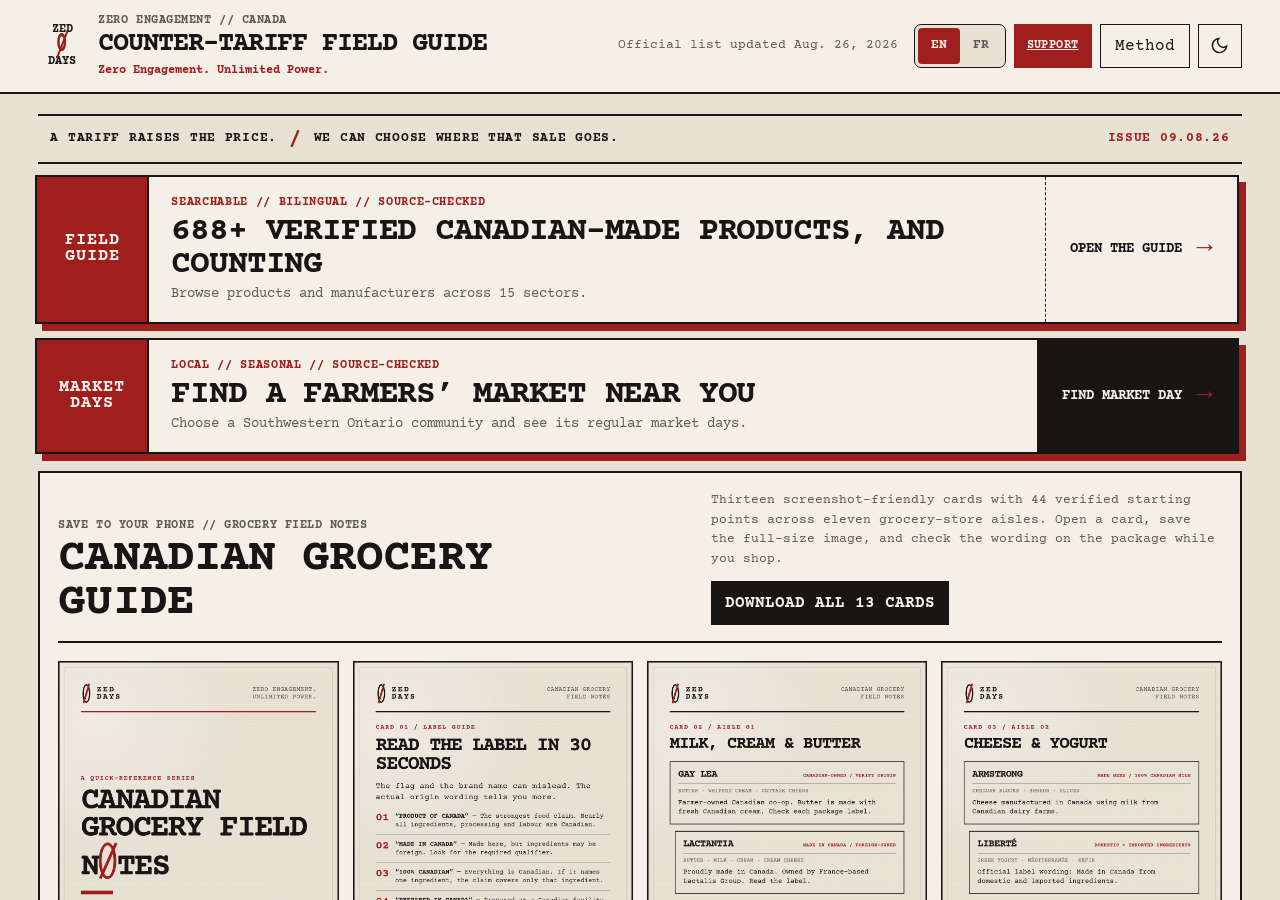
==== commit 678b0b63: "Add MANDUST INC. to field guide (Welland, ON body powder) - Verified manufacturing location (Welland" ====
--- a/index.html
+++ b/index.html
@@ -16,6 +16,7 @@
       rel="stylesheet"
     />
     <link rel="stylesheet" href="./styles.css?v=20260831-1" />
+    <!-- Cloudflare Web Analytics --><script type="module" src="https://static.cloudflareinsights.com/beacon.min.js" data-cf-beacon='{"token": "09ed2a9cef59400d8543372c2c22ef28"}'></script><!-- End Cloudflare Web Analytics -->
   </head>
   <body>
     <a class="skip-link" href="#main">Skip to results</a>
@@ -68,7 +69,7 @@
           <span class="field-guide-callout-index">FIELD<br />GUIDE</span>
           <span class="field-guide-callout-copy">
             <small>SEARCHABLE // BILINGUAL // SOURCE-CHECKED</small>
-            <strong>687+ VERIFIED CANADIAN-MADE PRODUCTS, AND COUNTING</strong>
+            <strong>688+ VERIFIED CANADIAN-MADE PRODUCTS, AND COUNTING</strong>
             <span>Browse products and manufacturers across 15 sectors.</span>
           </span>
           <span class="field-guide-callout-action">OPEN THE GUIDE <b>→</b></span>
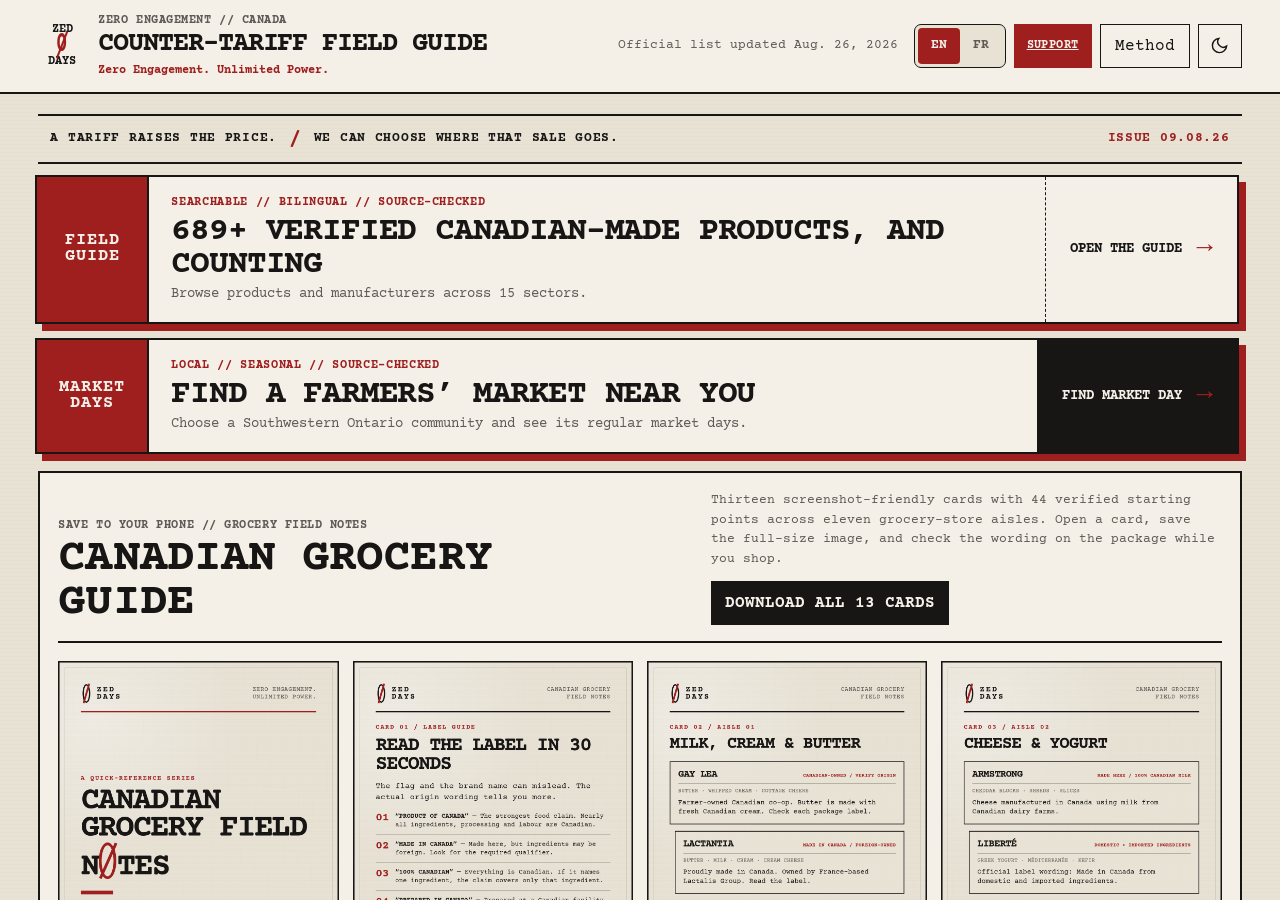
==== commit d8308e80: "Add Canvas Prints Ltd. to field guide (Alberta canvas prints, HS 49.11) - Verified via mandust-style" ====
--- a/index.html
+++ b/index.html
@@ -69,7 +69,7 @@
           <span class="field-guide-callout-index">FIELD<br />GUIDE</span>
           <span class="field-guide-callout-copy">
             <small>SEARCHABLE // BILINGUAL // SOURCE-CHECKED</small>
-            <strong>688+ VERIFIED CANADIAN-MADE PRODUCTS, AND COUNTING</strong>
+            <strong>689+ VERIFIED CANADIAN-MADE PRODUCTS, AND COUNTING</strong>
             <span>Browse products and manufacturers across 15 sectors.</span>
           </span>
           <span class="field-guide-callout-action">OPEN THE GUIDE <b>→</b></span>
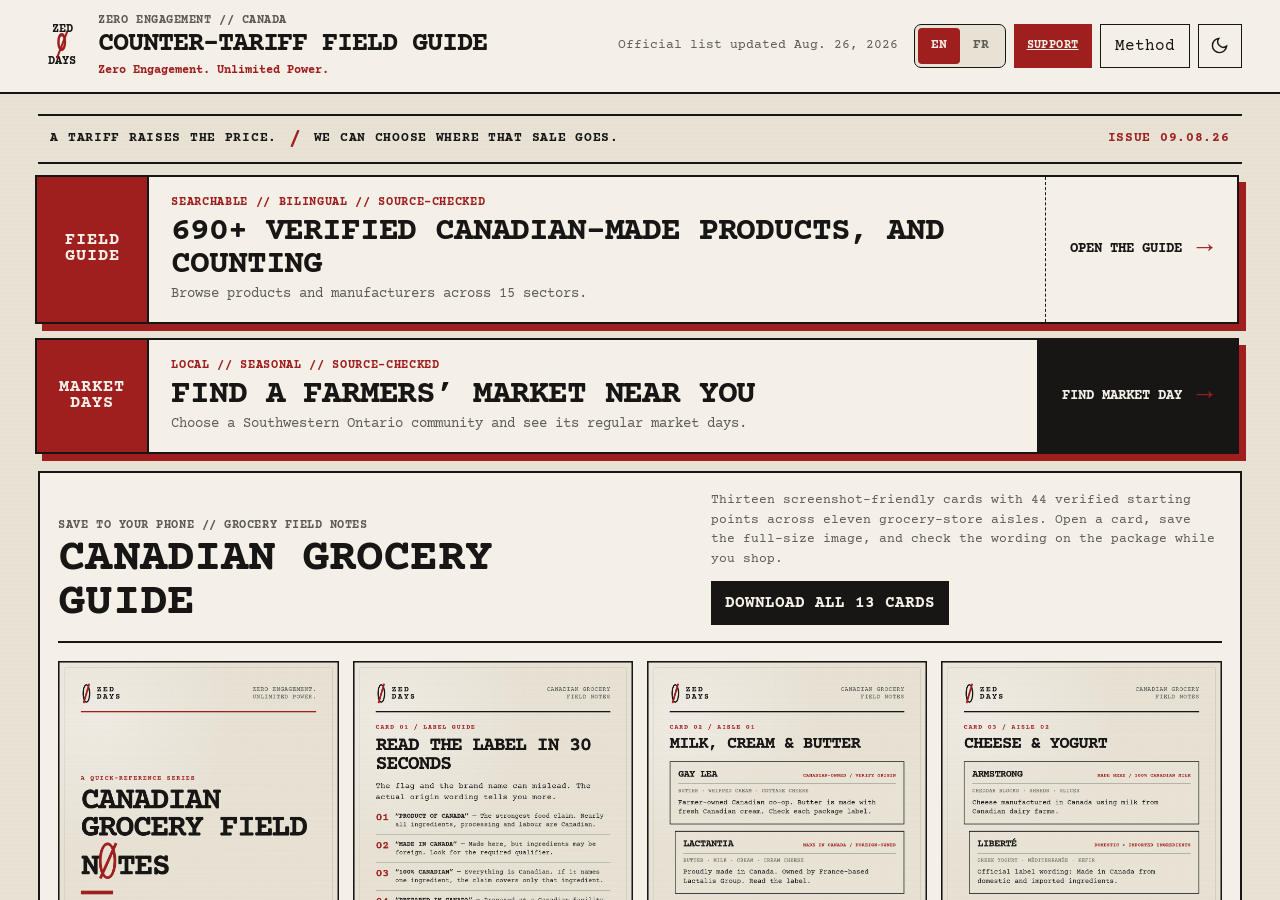
==== commit 3ebd4716: "Bump homepage counter 689+ -> 690+" ====
--- a/index.html
+++ b/index.html
@@ -16,7 +16,7 @@
       rel="stylesheet"
     />
     <link rel="stylesheet" href="./styles.css?v=20260831-1" />
-    <!-- Cloudflare Web Analytics --><script type="module" src="https://static.cloudflareinsights.com/beacon.min.js" data-cf-beacon='{"token": "09ed2a9cef59400d8543372c2c22ef28"}'></script><!-- End Cloudflare Web Analytics -->
+    <!-- Cloudflare Web Analytics --><script type="module" src="https://static.cloudflareinsights.com/beacon.min.js" data-cf-beacon='{"token": "17b948b611b942988b8ea3a4a204a584"}'></script><!-- End Cloudflare Web Analytics -->
   </head>
   <body>
     <a class="skip-link" href="#main">Skip to results</a>
@@ -69,7 +69,7 @@
           <span class="field-guide-callout-index">FIELD<br />GUIDE</span>
           <span class="field-guide-callout-copy">
             <small>SEARCHABLE // BILINGUAL // SOURCE-CHECKED</small>
-            <strong>689+ VERIFIED CANADIAN-MADE PRODUCTS, AND COUNTING</strong>
+            <strong>690+ VERIFIED CANADIAN-MADE PRODUCTS, AND COUNTING</strong>
             <span>Browse products and manufacturers across 15 sectors.</span>
           </span>
           <span class="field-guide-callout-action">OPEN THE GUIDE <b>→</b></span>
@@ -105,7 +105,6 @@
               <span class="grocery-swipe-hint" aria-hidden="true">Swipe cards →</span>
             </div>
           </div>
-
           <div class="grocery-card-rail" aria-label="Canadian Grocery Guide cards">
             <figure class="grocery-card">
               <a href="./assets/grocery-guide/zed-days-grocery-00-cover.png" target="_blank" rel="noreferrer">
@@ -186,7 +185,6 @@
                 <figcaption><span>12</span><strong>Fresh produce</strong><a href="./assets/grocery-guide/zed-days-grocery-12-fresh-produce.png" download>Save PNG</a></figcaption>
               </figure>
           </div>
-
           <div class="grocery-guide-disclosure">
             <strong>Use these as starting points, not guarantees.</strong>
             Origin claims were checked through Aug. 29, 2026 using official company and Government of Canada pages.
@@ -298,7 +296,6 @@
           This explorer follows the published table exactly and will not pad the list with expired measures.
         </section>
 
-
         <a class="field-guide-callout tariff-search-callout" href="./tariff-search.html" aria-label="Open the Official Tariff HS Search">
           <span class="field-guide-callout-index">HS<br />SEARCH</span>
           <span class="field-guide-callout-copy">
@@ -348,6 +345,7 @@
         <footer>
           <span>Source: Department of Finance Canada</span>
           <a href="mailto:thezeddays@gmail.com">Contact ZED DAYS</a>
+          <a href="./privacy.html">Privacy statement</a>
           <a href="https://www.canada.ca/en/department-finance/programs/international-trade-finance-policy/canadas-response-us-tariffs/complete-list-us-products-subject-to-counter-tariffs.html" target="_blank" rel="noreferrer">Open official schedule</a>
         </footer>
       </main>
@@ -373,4 +371,4 @@
     <script type="module" src="./app.js?v=20260830-2"></script>
     <script async src="https://static.fundrazr.com/widgets/loader.js"></script>
   </body>
-</html>
+</html>
